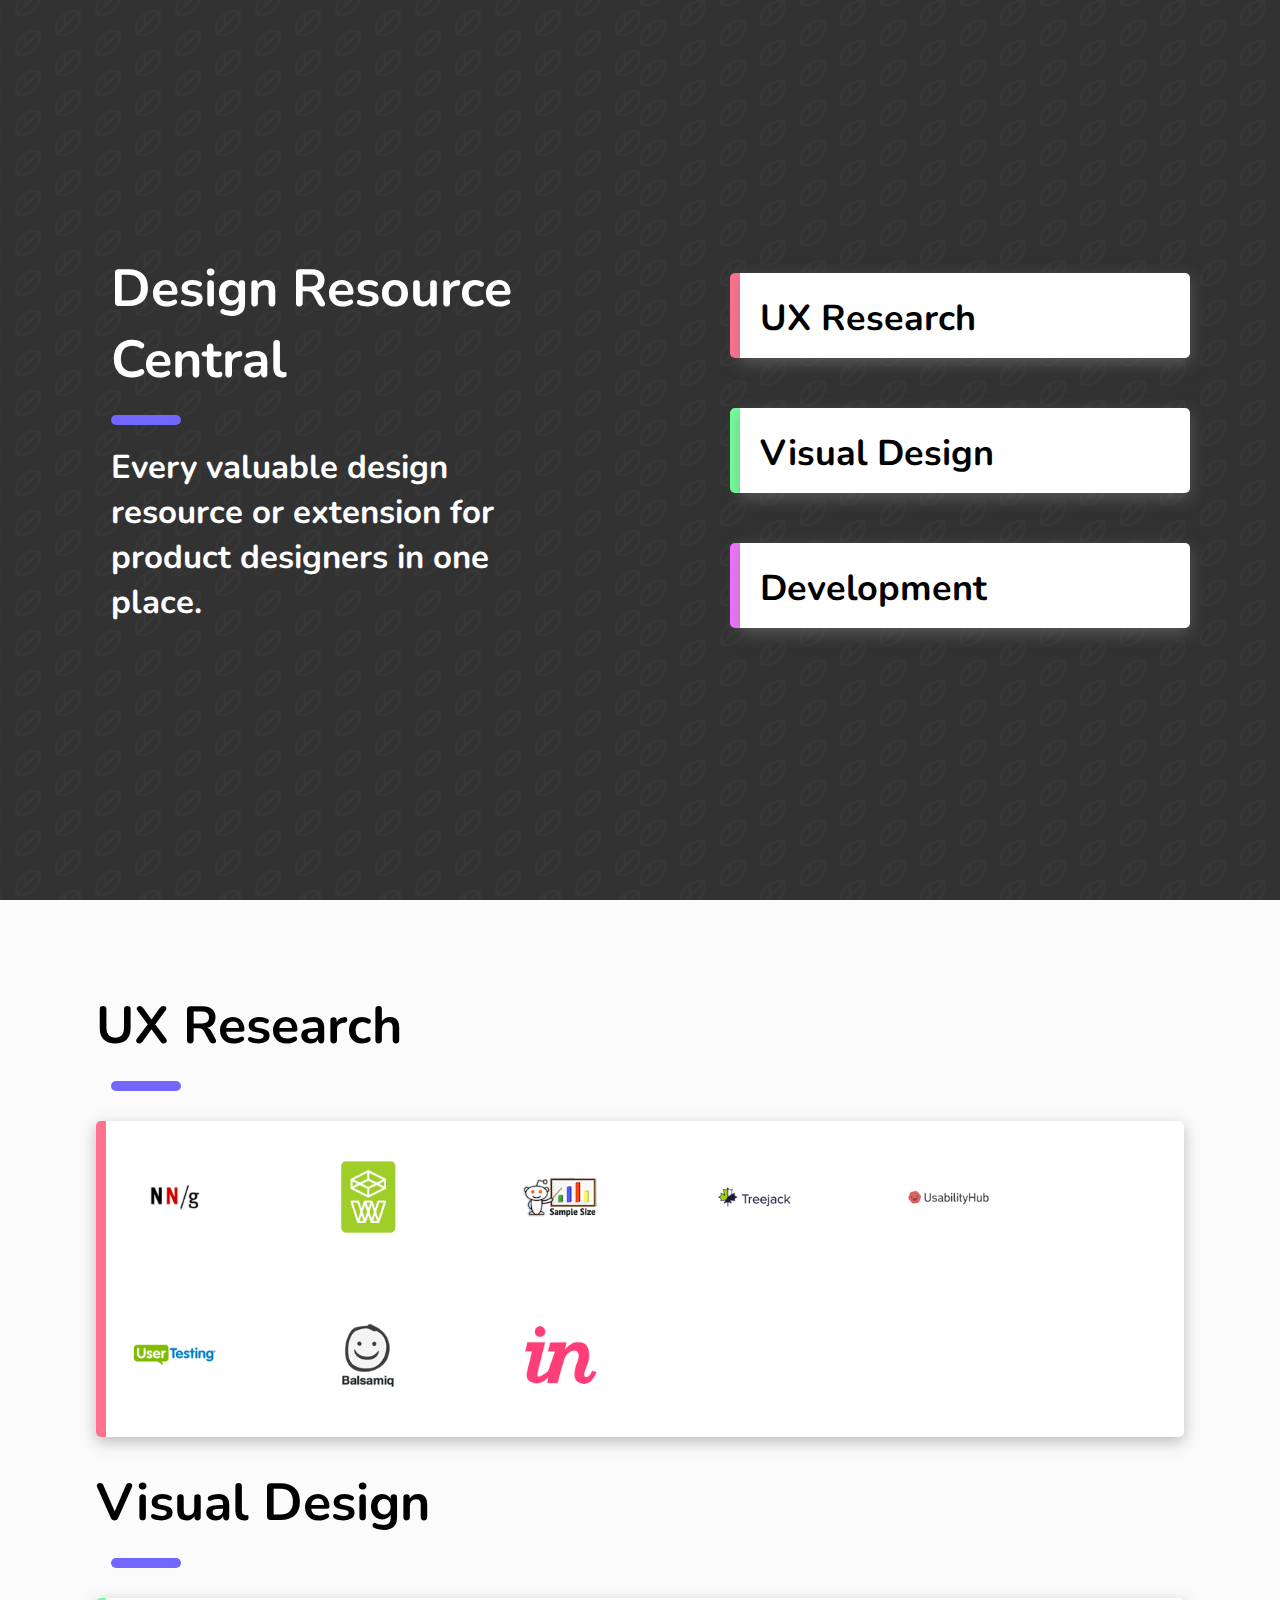
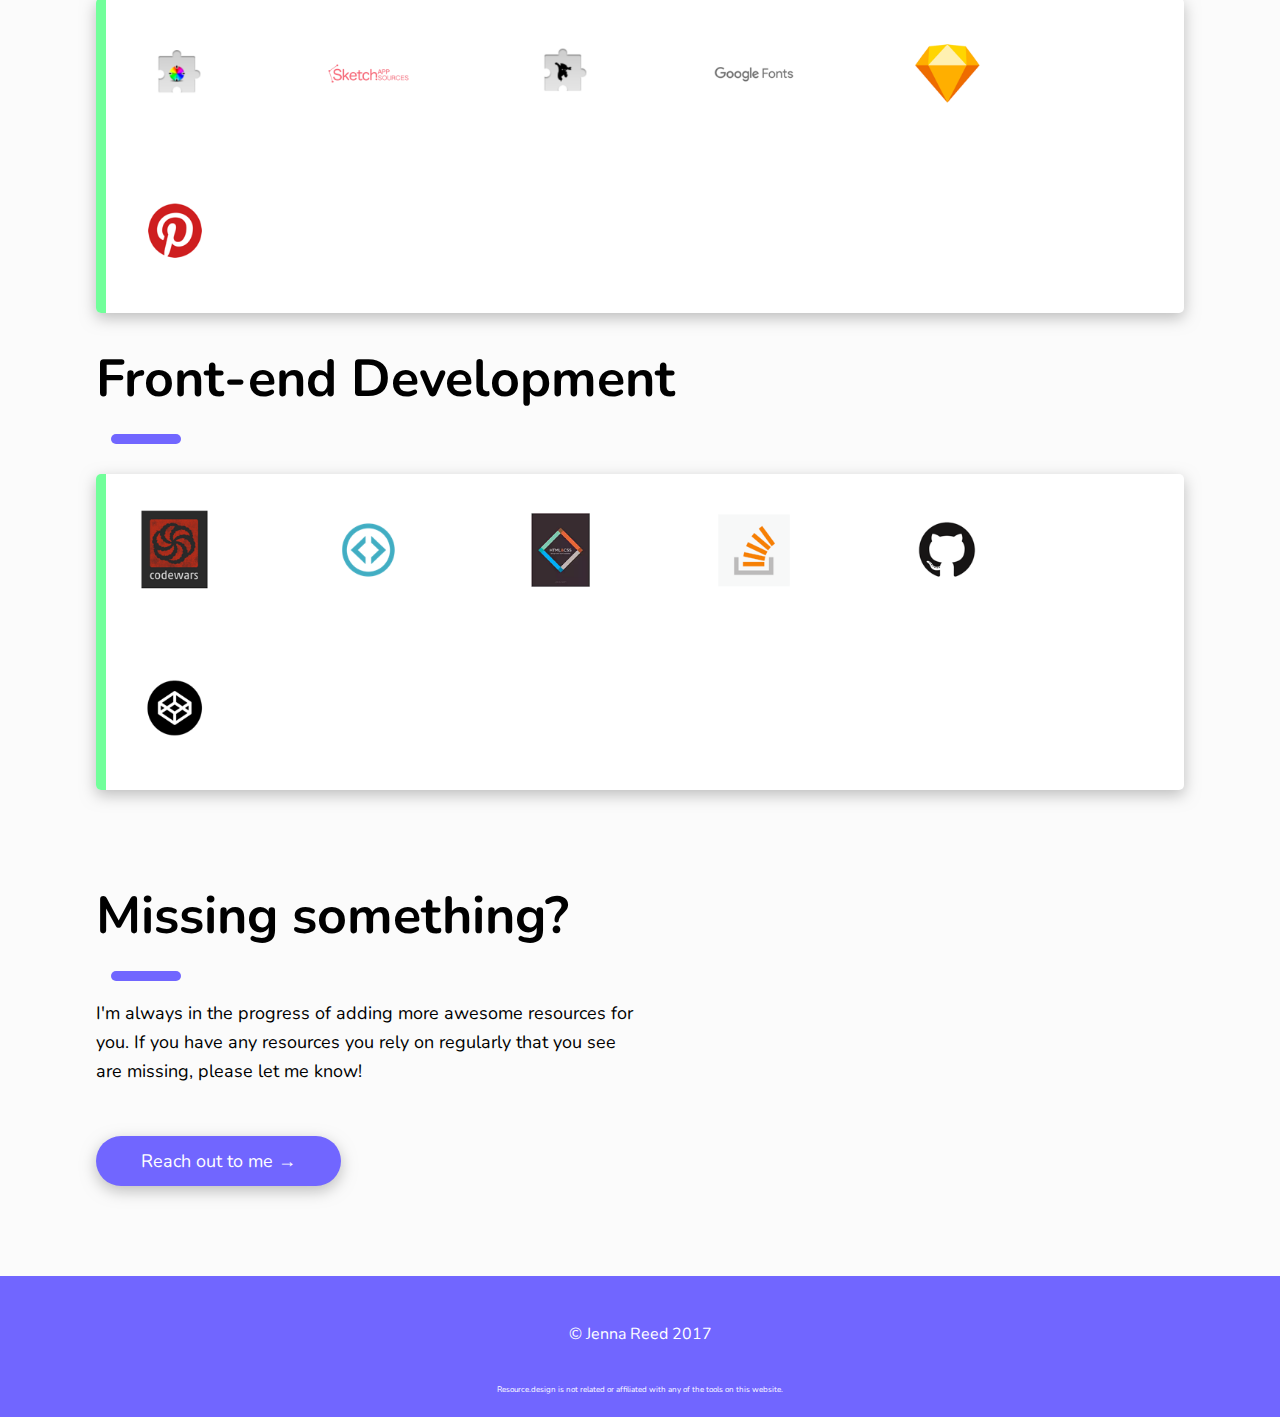
==== index.html @ 68677094 "favicon" ====
<!DOCTYPE html>
<html lang="en-us">
    <head>
        <link rel="apple-touch-icon" sizes="57x57" href="img/apple-icon-57x57.png">
<link rel="apple-touch-icon" sizes="60x60" href="img/apple-icon-60x60.png">
<link rel="apple-touch-icon" sizes="72x72" href="img/apple-icon-72x72.png">
<link rel="apple-touch-icon" sizes="76x76" href="img/apple-icon-76x76.png">
<link rel="apple-touch-icon" sizes="114x114" href="img/apple-icon-114x114.png">
<link rel="apple-touch-icon" sizes="120x120" href="img/apple-icon-120x120.png">
<link rel="apple-touch-icon" sizes="144x144" href="img/apple-icon-144x144.png">
<link rel="apple-touch-icon" sizes="152x152" href="img/apple-icon-152x152.png">
<link rel="apple-touch-icon" sizes="180x180" href="img/apple-icon-180x180.png">
<link rel="icon" type="image/png" sizes="192x192"  href="/android-icon-192x192.png">
<link rel="icon" type="image/png" sizes="32x32" href="img/favicon-32x32.png">
<link rel="icon" type="image/png" sizes="96x96" href="img/favicon-96x96.png">
<link rel="icon" type="image/png" sizes="16x16" href="img/favicon-16x16.png">
<link rel="manifest" href="/manifest.json">
<meta name="msapplication-TileColor" content="#ffffff">
<meta name="msapplication-TileImage" content="/ms-icon-144x144.png">
<meta name="theme-color" content="#ffffff">
        <meta charset="utf-8">
        <meta name="viewport" content="width=device-width, initial-scale=1.0, maximum-scale=1.0, user-scalable=0">
        <link rel="stylesheet" href="font-awesome-4.7.0/css/font-awesome.min.css">
        <link href="https://fonts.googleapis.com/css?family=Roboto" rel="stylesheet">
        <link href="https://fonts.googleapis.com/css?family=Nunito:400,700" rel="stylesheet">
        <link rel="stylesheet" href="css/style.css">
        <link rel="stylesheet" href="css/homepage.css">
        <link rel="stylesheet" href="css/footer.css">
        <link rel="stylesheet" href="css/header.css">
        <link rel="shortcut icon" type="image/png" href="logo@2x.png"/>
        <script src="https://ajax.googleapis.com/ajax/libs/jquery/3.2.1/jquery.min.js"></script>
        <title>Design Resource Central | Every resource for designers in one place </title>
        <meta name="description" content="Design resources is your one stop to finding resources for UX, visual design, and front-end development.">
     
    </head>
    <body>

        <section class="header">
            <script>
                $(function(){
                    $("#header").load("header.html");
                });
            </script>
            <div id="header"></div>
        </section>

        <section class="hero">
            <div class="hero-left">
                <div class="hero-left-content">
                    <div class="tophero">Design Resource Central</div>
                    <div class="line homepage-line"></div>
                    <div class="topherop">Every valuable design resource or extension for product designers in one place.</div>
                    <div class="hero-vp">


                    </div>

                    <br>
                </div>
            </div>
            <div class="hero-right">
                <div class="hero-right-content">
                    <div class="hero-right-nav">
                        <div class="hero-right-nav-label" id="tools-label-design"></div>
                        <div class="hero-right-nav-textbox">
                            <a id="tools-design-click-trans" href="#tools-design-click">
                                
                                <h3>UX Research</h3>
                            </a>
                        </div>
                    </div>
                    <div class="hero-right-nav">
                        <div class="hero-right-nav-label" id="tools-label-development"></div>
                        <div class="hero-right-nav-textbox">
                            <a id="tools-development-click-trans" href="#tools-development-click">
                                
                                <h3>Visual Design</h3>
                            </a>
                        </div>
                    </div>
                    <div class="hero-right-nav">
                        <div class="hero-right-nav-label" id="tools-label-miscellaneous"></div>
                        <div class="hero-right-nav-textbox">
                            <a id="tools-miscellaneous-click-trans" href="#tools-miscellaneous-click">
                                
                                <h3>Development</h3>
                            </a>
                        </div>
                    </div>
                </div>
            </div>
        </section>

        <section class="content-wrapper">
            <section class="tools new_section">
                <h2 id="tools-design-click">UX Research</h2>
                <div class="line homepage-line"></div>
                <div class="tools-design" id="tools-design">
                    <div class="tools-contentbox">
                        <div class="tools-label" id="tools-label-design"></div>
                        <!--<h4>👨‍🎨</h4>-->
                        <div class="tools-logos">
                            <a class="tools-logos-available" href="https://www.nngroup.com/articles/" target="_blank"><img src="img/nielson.png"></a>
                            <a class="tools-logos-available" href="https://www.optimalworkshop.com/optimalsort" target="_blank"> <img src="img/CS.png" alt="Optimalsort"></a>
                            <a class="tools-logos-available" href="https://www.reddit.com/r/SampleSize/" target="_blank"><img src="img/reddit.png" alt="r/Sample"></a>
                            <a class="tools-logos-available" href="https://www.optimalworkshop.com/treejack" target="_blank"><img src="img/treejack.png" alt="Treejack"</a>
                            <a class="tools-logos-available" href="https://usabilityhub.com/" target="_blank"><img src="img/usabilityhub.png" alt="Usability Hub"></a>
                            <a class="tools-logos-available" href="https://www.usertesting.com/" target="_blank"><img src="img/usertesting.png" alt="User Testing"></a>
                            <a class="tools-logos-available" href="https://balsamiq.com/" target="_blank"><img src="img/balsamiq.png" alt="Balsamiq"></a>
                            <a class="tools-logos-available" href="https://www.invisionapp.com/" target="_blank"><img src="img/invision.png" alt="Invision"></a>
                        </div>
                    </div>
                </div>

                <h2 id="tools-design-click">Visual Design</h2>
                <div class="line homepage-line"></div>

                <div class="tools-development" id="tools-development-click">

                    <div class="tools-contentbox">

                        <div class="tools-label" id="tools-label-development"></div>
                       
                        <div class="tools-logos">
                            <a class="tools-logos-available" href="https://chrome.google.com/webstore/detail/colorpick-eyedropper/ohcpnigalekghcmgcdcenkpelffpdolg?hl=en"><img src="img/chromecolor.png" alt="Chrome Color Picker"></a>
                            <a class="tools-logos-available" href="toolspage-wordpress.html"><img src="img/sketchresource.png" alt="Sketch App Resources"></a>

                            <a class="tools-logos-available" href="toolspage-wordpress.html"><img src="img/fontninja.png" alt="Fontface Ninja"></a>

                             <a class="tools-logos-available" href="toolspage-wordpress.html"><img src="img/googlefonts.png" alt="Google Fonts"></a>

                              <a class="tools-logos-available" href="toolspage-wordpress.html"><img src="img/sketch.png" alt="Sketch"></a>

                                 <a class="tools-logos-available" href="toolspage-wordpress.html"><img src="img/pinterest.png" alt="Pinterest"></a>

                           
                           
                        
                        </div>
                    </div>
                </div>
                 <h2 id="tools-design-click">Front-end Development</h2>
                <div class="line homepage-line"></div>
                <div class="tools-miscellaneous" id="tools-miscellaneous-click">
                    
                    <div class="tools-contentbox">

                        <div class="tools-label" id="tools-label-development"></div>
                       
                        <div class="tools-logos">
                            <a class="tools-logos-available" href="toolspage-sublimetext.html"><img src="img/codewars.png" alt="Chrome Color Picker"></a>
                            <a class="tools-logos-available" href="toolspage-wordpress.html"><img src="img/codeschoo.png" alt="Sketch App Resources"></a>

                            <a class="tools-logos-available" href="toolspage-wordpress.html"><img src="img/htmlbook.png" alt="Fontface Ninja"></a>

                             <a class="tools-logos-available" href="toolspage-wordpress.html"><img src="img/stackoverflow.png" alt="Google Fonts"></a>

                              <a class="tools-logos-available" href="toolspage-wordpress.html"><img src="img/github.png" alt="Sketch"></a>

                                 <a class="tools-logos-available" href="toolspage-wordpress.html"><img src="img/codepen.png" alt="Pinterest"></a>

                           
                           
                        
                        </div>
                    </div>
                </div>
            </section>

            <section class="missing-something new_section">
               
                <h2>Missing something?</h2>
                <div class="line homepage-line"></div>
                <p>I'm always in the progress of adding more awesome resources for you. If you have any resources you rely on regularly that you see are missing, please let me know!</p>
             
                <a href="https://twitter.com/JennaReedDesign" target="_blank"><button type="button">Reach out to me →</button></a>
            </section>

        </section>

       <footer>
            
            <div id="footer">
          
            <div class="footer_links">
            
                <br><a href="https://www.imjennareed.com" target="_blank" id="footer_link">© Jenna Reed 2017</a></br>
            <p id="related">Resource.design is not related or affiliated with any of the tools on this website.</p></div>
        </footer>
---- css/style.css ----
body {
    margin: 0;
    font-family: 'Nunito', sans-serif;
    background-color: #FBFBFB;
}

h1 {
    font-family: 'Nunito', sans-serif;
    font-size: 36px;
    font-weight: 700;
    color: #000000;
}


.tophero {
     font-family: 'Nunito', sans-serif;
    font-size: 52px;
    font-weight: 700;
    color: #fff;
    margin: 20px 0px 20px 0px;

}

.topherop {
     font-family: 'Nunito', sans-serif;
    font-size: 33px;
    font-weight: 700;
    color: #fff;
    margin: 20px 0px 20px 0px;
    margin-left:15px;

}




h2 {
    font-family: 'Nunito', sans-serif;
    font-size: 52px;
    font-weight: 700;
    color: #000000;
    margin: 20px 0px 20px 0px;
}

h3 {
    font-family: 'Nunito', sans-serif;
    font-size: 36px;
    font-weight: 700;
    color: #000000;
}

h4 {
    font-family: 'Nunito', sans-serif;
    font-size: 28px;
    font-weight: 700;
    color: #000000;
}

h5 {
    font-family: 'Nunito', sans-serif;
    font-size: 18px;
    font-weight: 700;
    color: #000000;
}

p {
    font-family: 'Nunito', sans-serif;
    font-size: 18px;
    line-height: 29px;
    color: #000000;
}

li {
    font-family: 'Nunito', sans-serif;
    font-size: 18px;
    line-height: 29px;
    color: #000000;
}

.fa {
    font-size: 28px;
    color: #000000;
    transition-property: all;
    transition-duration: 250ms;
    transition-timing-function: ease;
    transition-delay: initial;
}

.fa-twitter {
    margin-left: 25px;
}

.fa:hover {
    transform:scale(1.15,1.15);
    -webkit-transform:scale(1.15,1.15);
    -moz-transform:scale(1.15,1.15);
}

.new_section {
    margin-top: 90px;
    margin-bottom: 90px;
}

a {
    text-decoration: none;
}

a:hover {
    cursor: pointer;
}

.line {
    width: 70px;
    height: 10px;
    border-radius: 5px;
}

/*.line-homepage {
    background-color: #7166FF;
}*/


.content-wrapper {
    width: 85%;
    /*max-width: 1920px;*/
    max-width: 1200px;
    margin: auto;
}

button {
    height: 50px;
    font-family: 'Nunito', sans-serif;
    font-size: 18px;
    border: none;
    border-radius: 100px;
    color: #FFFFFF;
    background-color: #7166FF;
    box-shadow: 0 5px 15px 0 rgba(127,127,127,0.50);
    display: block;
    /*margin: auto;*/
    margin-top: 50px;
    margin-bottom: 50px;
    padding: 0px 45px 0px 45px;
    transition-property: all;
    transition-duration: 350ms;
    transition-timing-function: ease;
    transition-delay: initial;
}

.button {
    height: 50px;
    font-family: 'Nunito', sans-serif;
    font-size: 18px;
    border: none;
    border-radius: 100px;
    color: #FFFFFF;
    background-color: #7166FF;
    box-shadow: 0 5px 15px 0 rgba(127,127,127,0.50);
    display: block;
    /*margin: auto;*/
    margin-top: 50px;
    margin-bottom: 50px;
    padding: 0px 45px 0px 45px;
    transition-property: all;
    transition-duration: 350ms;
    transition-timing-function: ease;
    transition-delay: initial;
}

button:hover{
    transform:scale(1.03,1.03);
    -webkit-transform:scale(1.03,1.03);
    -moz-transform:scale(1.03,1.03);
    cursor: pointer;
}

.button:hover{
    transform:scale(1.03,1.03);
    -webkit-transform:scale(1.03,1.03);
    -moz-transform:scale(1.03,1.03);
    cursor: pointer;
}

@media only screen and (max-width: 1024px) {
    button {
        margin: 50px 0px 50px 0px;
    }
}

@media only screen and (max-width: 1024px) {
    .button {
        margin: 50px 0px 50px 0px;
    }
}

.missing-something {
    width: 50%;
}

@media only screen and (max-width: 1024px) {
    .missing-something {
        width: 100%;
    }
}
---- css/homepage.css ----
.homepage-line {
    background-color: #7166FF;
    margin-left:15px;
}

.hero {
    height: 100vh;
    display: flex;
}

@media only screen and (max-width: 1000px) {
    .hero {
        height: auto;
        display: block;
        background:#323232;
    }
}






.hero-left {
    width: 50vw;
    background-color: #323232;
background-image: url("data:image/svg+xml,%3Csvg xmlns='http://www.w3.org/2000/svg' viewBox='0 0 80 40' width='80' height='40'%3E%3Cpath fill='%23403e3e' fill-opacity='0.4' d='M0 40a19.96 19.96 0 0 1 5.9-14.11 20.17 20.17 0 0 1 19.44-5.2A20 20 0 0 1 20.2 40H0zM65.32.75A20.02 20.02 0 0 1 40.8 25.26 20.02 20.02 0 0 1 65.32.76zM.07 0h20.1l-.08.07A20.02 20.02 0 0 1 .75 5.25 20.08 20.08 0 0 1 .07 0zm1.94 40h2.53l4.26-4.24v-9.78A17.96 17.96 0 0 0 2 40zm5.38 0h9.8a17.98 17.98 0 0 0 6.67-16.42L7.4 40zm3.43-15.42v9.17l11.62-11.59c-3.97-.5-8.08.3-11.62 2.42zm32.86-.78A18 18 0 0 0 63.85 3.63L43.68 23.8zm7.2-19.17v9.15L62.43 2.22c-3.96-.5-8.05.3-11.57 2.4zm-3.49 2.72c-4.1 4.1-5.81 9.69-5.13 15.03l6.61-6.6V6.02c-.51.41-1 .85-1.48 1.33zM17.18 0H7.42L3.64 3.78A18 18 0 0 0 17.18 0zM2.08 0c-.01.8.04 1.58.14 2.37L4.59 0H2.07z'%3E%3C/path%3E%3C/svg%3E");
    background-position: -25px;
    display: flex;
    flex-direction: column;
    justify-content: center;
    align-items: center;
}

@media only screen and (max-width: 1000px) {
    .hero-left {
        background-color: #323232;

        width: 100%;
        justify-content: flex-start;
        margin: auto;
    }
}

.hero-left-content {
    width: 70%;
}

@media only screen and (max-width: 1000px) {
    .hero-left-content {
        width: 100%;
    }
}

.hero-left-content img {
    height: 54px;
    width: 54px;
}

.logo img {
    height: 50px;
    width: 50px;
    margin-top: 25px;
    transition-property: all;
    transition-duration: 350ms;
    transition-timing-function: ease;
    transition-delay: initial;
}

.logo img:hover {
    transform:scale(1.15,1.15);
    -webkit-transform:scale(1.15,1.15);
    -moz-transform:scale(1.15,1.15);
}

.hero-left h1 {
    margin-bottom: 20px;
}

.hero-right {
    width: 50vw;
    background-color: #323232;
background-image: url("data:image/svg+xml,%3Csvg xmlns='http://www.w3.org/2000/svg' viewBox='0 0 80 40' width='80' height='40'%3E%3Cpath fill='%23403e3e' fill-opacity='0.4' d='M0 40a19.96 19.96 0 0 1 5.9-14.11 20.17 20.17 0 0 1 19.44-5.2A20 20 0 0 1 20.2 40H0zM65.32.75A20.02 20.02 0 0 1 40.8 25.26 20.02 20.02 0 0 1 65.32.76zM.07 0h20.1l-.08.07A20.02 20.02 0 0 1 .75 5.25 20.08 20.08 0 0 1 .07 0zm1.94 40h2.53l4.26-4.24v-9.78A17.96 17.96 0 0 0 2 40zm5.38 0h9.8a17.98 17.98 0 0 0 6.67-16.42L7.4 40zm3.43-15.42v9.17l11.62-11.59c-3.97-.5-8.08.3-11.62 2.42zm32.86-.78A18 18 0 0 0 63.85 3.63L43.68 23.8zm7.2-19.17v9.15L62.43 2.22c-3.96-.5-8.05.3-11.57 2.4zm-3.49 2.72c-4.1 4.1-5.81 9.69-5.13 15.03l6.61-6.6V6.02c-.51.41-1 .85-1.48 1.33zM17.18 0H7.42L3.64 3.78A18 18 0 0 0 17.18 0zM2.08 0c-.01.8.04 1.58.14 2.37L4.59 0H2.07z'%3E%3C/path%3E%3C/svg%3E");
    display: flex;
    align-items: center;
}

@media only screen and (max-width: 1000px) {
    .hero-right {
        width: 100%;
        background-color: #323232;
background-image: url("data:image/svg+xml,%3Csvg xmlns='http://www.w3.org/2000/svg' viewBox='0 0 80 40' width='80' height='40'%3E%3Cpath fill='%23403e3e' fill-opacity='0.4' d='M0 40a19.96 19.96 0 0 1 5.9-14.11 20.17 20.17 0 0 1 19.44-5.2A20 20 0 0 1 20.2 40H0zM65.32.75A20.02 20.02 0 0 1 40.8 25.26 20.02 20.02 0 0 1 65.32.76zM.07 0h20.1l-.08.07A20.02 20.02 0 0 1 .75 5.25 20.08 20.08 0 0 1 .07 0zm1.94 40h2.53l4.26-4.24v-9.78A17.96 17.96 0 0 0 2 40zm5.38 0h9.8a17.98 17.98 0 0 0 6.67-16.42L7.4 40zm3.43-15.42v9.17l11.62-11.59c-3.97-.5-8.08.3-11.62 2.42zm32.86-.78A18 18 0 0 0 63.85 3.63L43.68 23.8zm7.2-19.17v9.15L62.43 2.22c-3.96-.5-8.05.3-11.57 2.4zm-3.49 2.72c-4.1 4.1-5.81 9.69-5.13 15.03l6.61-6.6V6.02c-.51.41-1 .85-1.48 1.33zM17.18 0H7.42L3.64 3.78A18 18 0 0 0 17.18 0zM2.08 0c-.01.8.04 1.58.14 2.37L4.59 0H2.07z'%3E%3C/path%3E%3C/svg%3E");
        justify-content: flex-start;
        margin: auto;
    }
}

.hero-right-content {
    width: 100%;
}

.hero-right-nav {
    display: flex;
    justify-content: center;
    margin: 50px 0px 50px 0px;
    transition-property: all;
    transition-duration: 350ms;
    transition-timing-function: ease;
    transition-delay: initial;
}

@media only screen and (max-width: 1000px) {
    .hero-right-nav {
        justify-content: flex-start;
        margin-left: 15px;
        margin-right: 15px;
    }
}

.hero-right-nav:hover {
    transform:scale(1.02,1.02);
    -webkit-transform:scale(1.02,1.02);
    -moz-transform:scale(1.02,1.02);
}

.hero-right-nav-textbox {
    height: 85px;
    width: 64%;
    line-height: 20px;
    background-color: #FFFFFF;
    box-shadow: 0 5px 15px 0 rgba(127,127,127,0.50);
    border-radius: 0px 5px 5px 0px;
    padding: 0px 20px 0px 20px;
}



@media only screen and (max-width: 1000px) {
    .tophero {
      color:#fff;
    }


    .hero-right-nav-textbox {
        width: 100%;
    }
}

@media only screen and (max-width: 700px) {
     .tophero {
        color: #fff;
    }

    .hero-right-nav-textbox {
        height: 70px;
    }
}

@media only screen and (max-width: 700px) {
     .tophero {
        color: #fff;
    }

    .hero h3 {
        font-size: 28px;
    }
}

.hero-right-nav-textbox a {
    display: flex;
    align-items: center;
}

.hero-right-nav-textbox a img {
    height: 36px;
    width: 36px;
    padding-bottom: 6px;
    padding-right: 6px;
}

@media only screen and (max-width: 700px) {
    .tophero {
        color: #fff;
    }

    .hero-right-nav-textbox a img {
        height: 28px;
        width: 28px;
    }
}

.hero-right-nav-label {
    height: 85px;
    width: 10px;
    min-width: 5px;
    border-radius: 5px 0px 0px 5px;
}

@media only screen and (max-width: 700px) {
    .tophero {
        color: #fff;
        margin-left:15px;
    }

    .hero-right-nav-label {
        height: 70px;
    }
}

.tools-design {
    display: flex;
    justify-content: center;
    margin: 30px 0px 30px 0px;
}

.tools-development {
    display: flex;
    justify-content: center;
    margin: 30px 0px 30px 0px;
}

.tools-miscellaneous {
    display: flex;
    justify-content: center;
    margin: 30px 0px 30px 0px;
}

.tools-contentbox {
    width: 100%;
    border-radius: 5px;
    background-color: #FFFFFF;
    box-shadow: 0 5px 15px 0 rgba(127,127,127,0.50);
    display: flex;
    align-items: center;
    position: relative;
}

.tools-label {
    height: 100%;
    width: 10px;
    border-radius: 5px 0px 0px 5px;
    position: absolute;
}

@media only screen and (min-width: 768px) {
    .tophero {
        color: #000;
    }

    .tools-label {
        min-width: 10px;
    }
}

@media only screen and (min-width: 500px) {
     .tophero {
        color: #fff;
        padding-left:15px;
    }

    .tools-label {
        min-width: 8px;
    }
}

#tools-label-design {
    background-color: #FF718E;
}

#tools-label-development {
    background-color: #71FF9A;
}
#tools-label-miscellaneous {
    background-color: #F171FF;
}

.tools h4 {
    margin-left: 15px;
}

.tools-logos {
    display: flex;
    flex-wrap: wrap;
}

.tools-logos img {
    
    width: 51%;
    margin: 30px 30px 30px 30px;
    border-radius: 5px;
    transition-property: all;
    transition-duration: 350ms;
    transition-timing-function: ease;
    transition-delay: initial;
}

@media only screen and (max-width: 1024px) {
    .tools-logos img {
        height: 120px;
        width: 120px;
    }
}

@media only screen and (max-width: 768px) {
    .tools-logos img {
        height: 110px;
        width: 110px;
        margin: 20px 20px 20px 20px;
    }


}

@media only screen and (max-width: 370px) {
    .tools-logos img {
        height: 90px;
        width: 90px;
        margin: 20px 20px 20px 20px;
    }

    
}

.tools-logos-available img:hover {
    transform:scale(1.05,1.05);
    -webkit-transform:scale(1.05,1.05);
    -moz-transform:scale(1.05,1.05);
    box-shadow: 0 5px 15px 0 rgba(127,127,127,0.50);
}

.tools-logos-unavailable {
    cursor: not-allowed;
    opacity: 0.2;
}

.custom p {
    width: 50%;
}

@media only screen and (max-width: 1023px) {
    .custom p {
        width: 100%;
    }
}

.custom-images {
    display: flex;
    margin: auto;
    margin-top: 30px;
    justify-content: space-between;
    flex-direction: row;
    flex-wrap: wrap;
}

@media only screen and (max-width: 1024px) {
    .custom-images {
        display: block;
    }
}

.custom-images img {
    width: 50%;
    height: 50%;
}

@media only screen and (max-width: 1024px) {
    .custom-images img {
        width: 100%;
    }
}
---- css/footer.css ----
footer {
    background-color: #7166FF;
    color: #FFFFFF;
    text-align: center;
    padding: 25px 0px 5px 0px;
}

footer p {
    color: #FFFFFF;
}

footer p img {
    width: 18px;
    height: 18px;
}

#related {
    font-size: 8px;
    margin-top: 30px;
}

footer .fa {
    font-size: 28px;
    color: #FFFFFF;
}

footer a {
    color: #FFFFFF;
}

/*footer a:hover {
    opacity: 0.5;
}*/

#footer_link:hover {
    opacity: 0.5;
}
---- css/header.css ----
.header {
    position: absolute;
    width: 100%;
    z-index: 1;
}

.headerbar {
    display: flex;
    padding: 20px 0px 10px 20px;
}

.headerbar img {
    width: 50px;
    height: 50px;
    transition-property: all;
    transition-duration: 350ms;
    transition-timing-function: ease;
    transition-delay: initial;
}

.headerbar img:hover {
    transform:scale(1.1,1.1);
    -webkit-transform:scale(1.1,1.1);
    -moz-transform:scale(1.1,1.1);
}

.header-button {
    height: 30px;
    font-size: 12px;
    margin: 0px;
    padding: 0px 20px 0px 20px;
    display: block;
    margin-left: auto;
    margin-right: 0px;
}
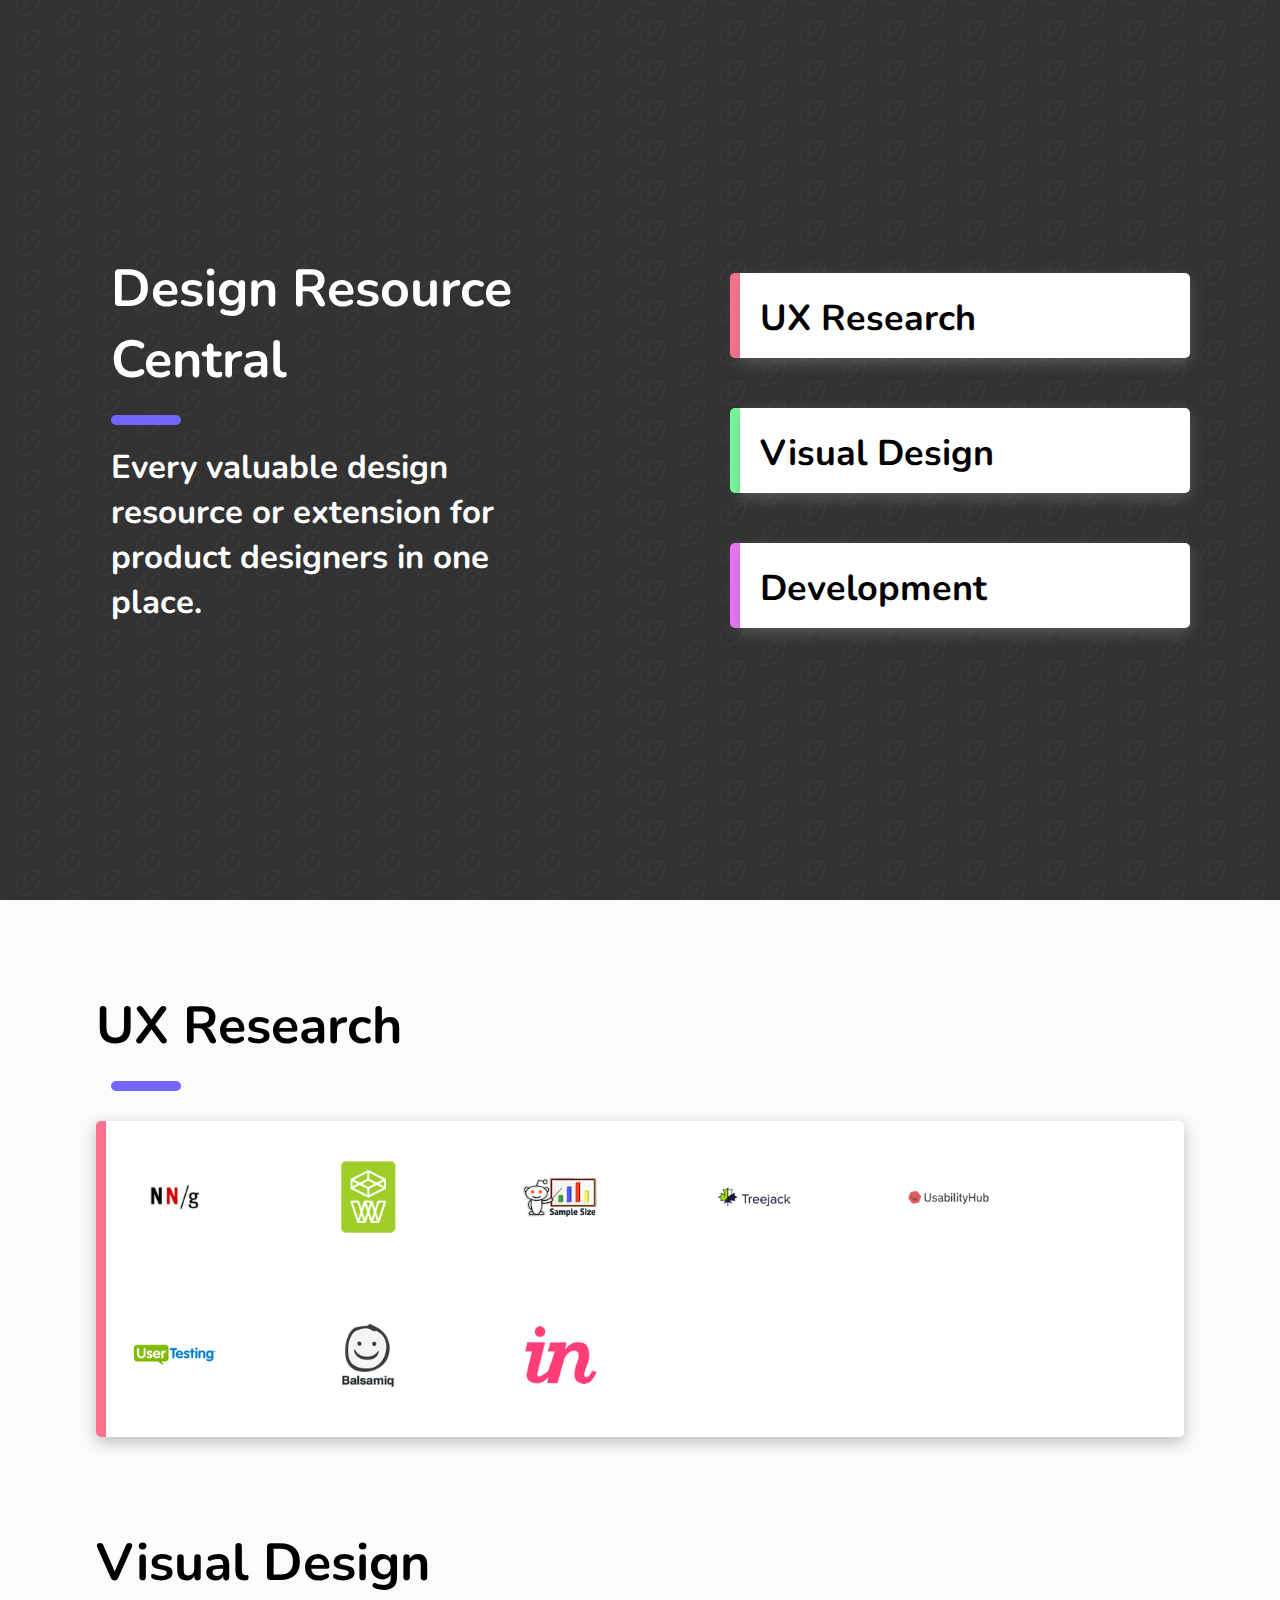
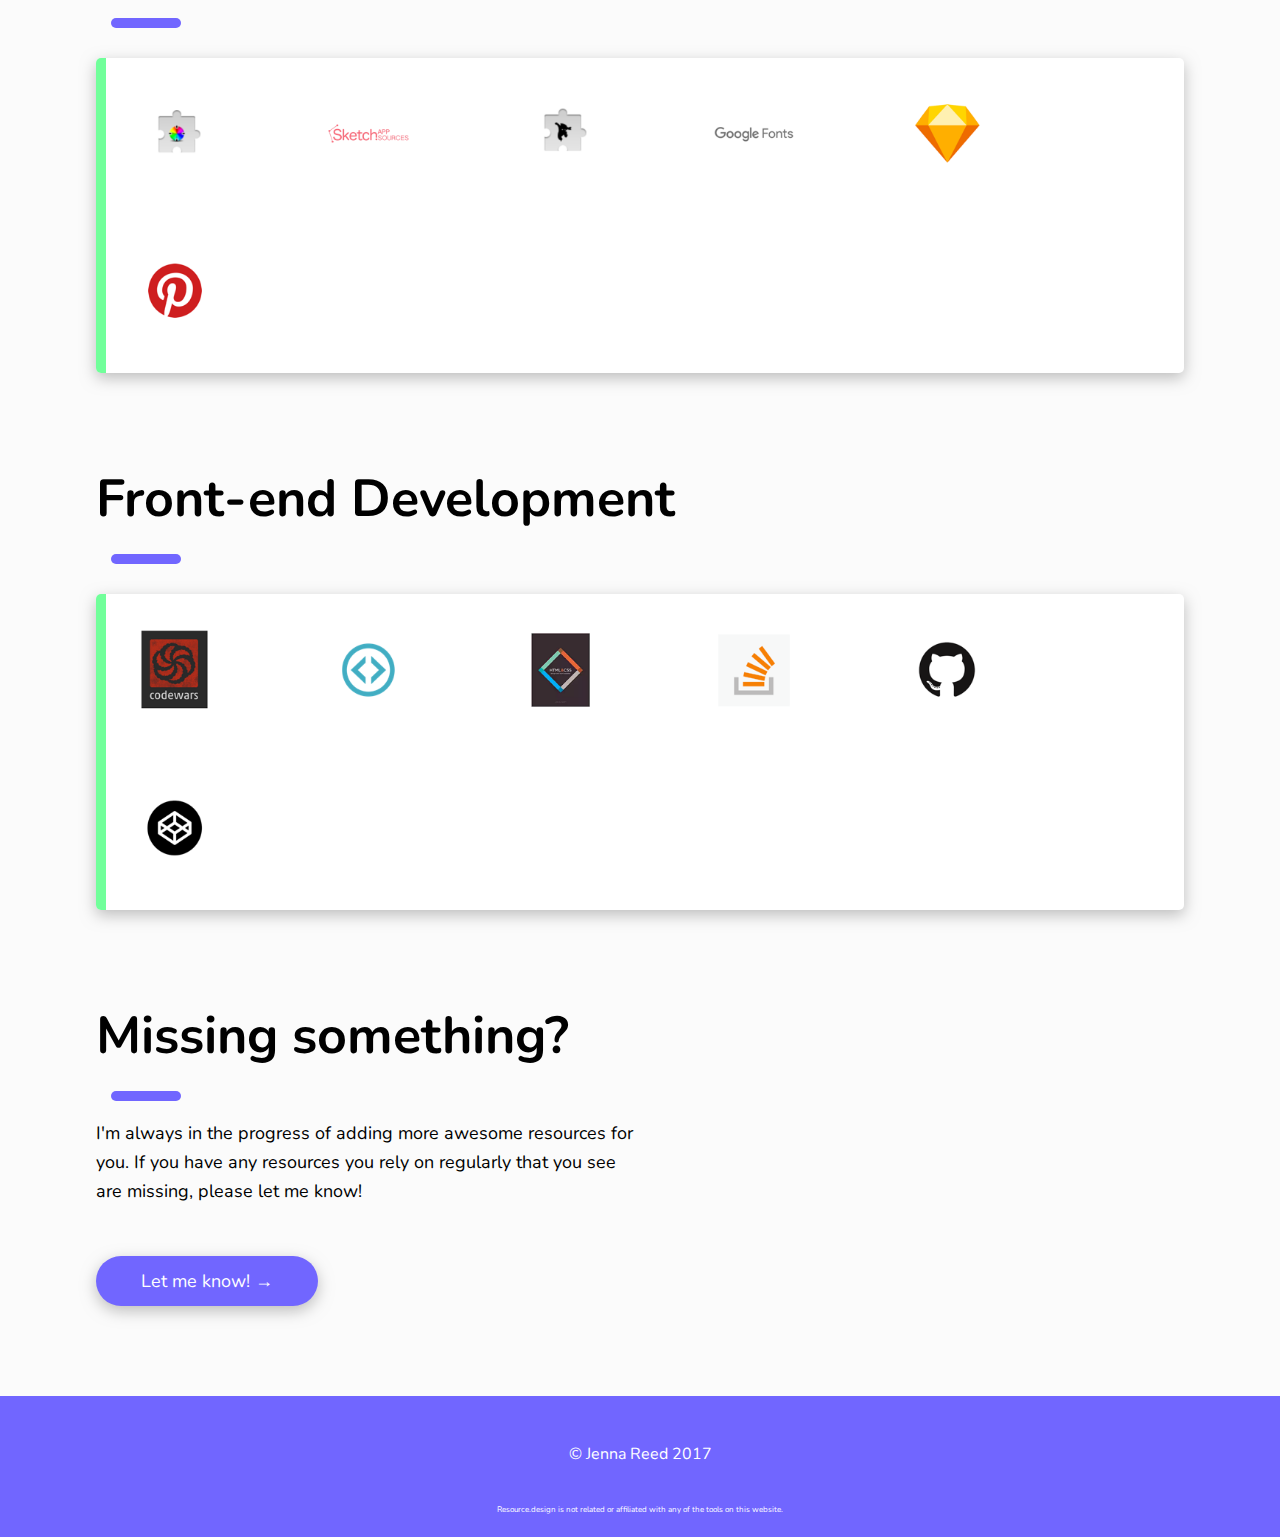
==== commit d65ebff5: "scroll" ====
--- a/index.html
+++ b/index.html
@@ -36,6 +36,7 @@
     </head>
     <body>
 
+
         <section class="header">
             <script>
                 $(function(){
@@ -64,7 +65,7 @@
                     <div class="hero-right-nav">
                         <div class="hero-right-nav-label" id="tools-label-design"></div>
                         <div class="hero-right-nav-textbox">
-                            <a id="tools-design-click-trans" href="#tools-design-click">
+                        <a id="tools-design-click-trans" href="#tools-design-click">
                                 
                                 <h3>UX Research</h3>
                             </a>
@@ -73,7 +74,7 @@
                     <div class="hero-right-nav">
                         <div class="hero-right-nav-label" id="tools-label-development"></div>
                         <div class="hero-right-nav-textbox">
-                            <a id="tools-development-click-trans" href="#tools-development-click">
+                        <a id="tools-development-click-trans" href="#tools-development-click">
                                 
                                 <h3>Visual Design</h3>
                             </a>
@@ -82,7 +83,7 @@
                     <div class="hero-right-nav">
                         <div class="hero-right-nav-label" id="tools-label-miscellaneous"></div>
                         <div class="hero-right-nav-textbox">
-                            <a id="tools-miscellaneous-click-trans" href="#tools-miscellaneous-click">
+                        <a id="tools-miscellaneous-click-trans" href="#tools-miscellaneous-click">
                                 
                                 <h3>Development</h3>
                             </a>
@@ -94,13 +95,13 @@
 
         <section class="content-wrapper">
             <section class="tools new_section">
-                <h2 id="tools-design-click">UX Research</h2>
-                <div class="line homepage-line"></div>
-                <div class="tools-design" id="tools-design">
-                    <div class="tools-contentbox">
-                        <div class="tools-label" id="tools-label-design"></div>
+            <h2 id="tools-design-click">UX Research</h2>
+            <div class="line homepage-line"></div>
+            <div class="tools-design" id="tools-design">
+            <div class="tools-contentbox">
+            <div class="tools-label" id="tools-label-design"></div>
                         <!--<h4>👨‍🎨</h4>-->
-                        <div class="tools-logos">
+                <div class="tools-logos">
                             <a class="tools-logos-available" href="https://www.nngroup.com/articles/" target="_blank"><img src="img/nielson.png"></a>
                             <a class="tools-logos-available" href="https://www.optimalworkshop.com/optimalsort" target="_blank"> <img src="img/CS.png" alt="Optimalsort"></a>
                             <a class="tools-logos-available" href="https://www.reddit.com/r/SampleSize/" target="_blank"><img src="img/reddit.png" alt="r/Sample"></a>
@@ -112,27 +113,31 @@
                         </div>
                     </div>
                 </div>
-
-                <h2 id="tools-design-click">Visual Design</h2>
+            </a>
+        </div>
+    </div>
+</div>
+</section>
+
+                <section class="tools new_section">
+                <h2 class="tools-development-click" id="tools-development-click"">Visual Design</h2>
                 <div class="line homepage-line"></div>
-
                 <div class="tools-development" id="tools-development-click">
-
-                    <div class="tools-contentbox">
+                <div class="tools-contentbox">
 
                         <div class="tools-label" id="tools-label-development"></div>
                        
                         <div class="tools-logos">
                             <a class="tools-logos-available" href="https://chrome.google.com/webstore/detail/colorpick-eyedropper/ohcpnigalekghcmgcdcenkpelffpdolg?hl=en"><img src="img/chromecolor.png" alt="Chrome Color Picker"></a>
-                            <a class="tools-logos-available" href="toolspage-wordpress.html"><img src="img/sketchresource.png" alt="Sketch App Resources"></a>
-
-                            <a class="tools-logos-available" href="toolspage-wordpress.html"><img src="img/fontninja.png" alt="Fontface Ninja"></a>
-
-                             <a class="tools-logos-available" href="toolspage-wordpress.html"><img src="img/googlefonts.png" alt="Google Fonts"></a>
-
-                              <a class="tools-logos-available" href="toolspage-wordpress.html"><img src="img/sketch.png" alt="Sketch"></a>
-
-                                 <a class="tools-logos-available" href="toolspage-wordpress.html"><img src="img/pinterest.png" alt="Pinterest"></a>
+                            <a class="tools-logos-available" href="https://www.sketchappsources.com/" target="_blank"><img src="img/sketchresource.png" alt="Sketch App Resources"></a>
+
+                            <a class="tools-logos-available" href="https://fontface.ninja/" target="_blank"><img src="img/fontninja.png" target="_blank" alt="Fontface Ninja"></a>
+
+                             <a class="tools-logos-available" href="https://fonts.google.com/" target="_blank"><img src="img/googlefonts.png" alt="Google Fonts"></a>
+
+                              <a class="tools-logos-available" href="https://www.sketchapp.com/"><img src="img/sketch.png" alt="Sketch"></a>
+
+                            <a class="tools-logos-available" href="https://www.pinterest.com/" target="_blank" ><img src="img/pinterest.png" alt="Pinterest"></a>
 
                            
                            
@@ -140,7 +145,11 @@
                         </div>
                     </div>
                 </div>
-                 <h2 id="tools-design-click">Front-end Development</h2>
+            </section>
+
+            <section class="tools new_section">
+
+                 <h2 class="tools-design-click" id="tools-miscellaneous-click">Front-end Development</h2>
                 <div class="line homepage-line"></div>
                 <div class="tools-miscellaneous" id="tools-miscellaneous-click">
                     
@@ -149,16 +158,16 @@
                         <div class="tools-label" id="tools-label-development"></div>
                        
                         <div class="tools-logos">
-                            <a class="tools-logos-available" href="toolspage-sublimetext.html"><img src="img/codewars.png" alt="Chrome Color Picker"></a>
-                            <a class="tools-logos-available" href="toolspage-wordpress.html"><img src="img/codeschoo.png" alt="Sketch App Resources"></a>
-
-                            <a class="tools-logos-available" href="toolspage-wordpress.html"><img src="img/htmlbook.png" alt="Fontface Ninja"></a>
-
-                             <a class="tools-logos-available" href="toolspage-wordpress.html"><img src="img/stackoverflow.png" alt="Google Fonts"></a>
-
-                              <a class="tools-logos-available" href="toolspage-wordpress.html"><img src="img/github.png" alt="Sketch"></a>
-
-                                 <a class="tools-logos-available" href="toolspage-wordpress.html"><img src="img/codepen.png" alt="Pinterest"></a>
+                            <a class="tools-logos-available" href="https://www.codewars.com/"><img src="img/codewars.png" alt="Chrome Color Picker"></a>
+                            <a class="tools-logos-available" href="https://www.codeschool.com/" target="_blank"><img src="img/codeschoo.png" alt="Sketch App Resources"></a>
+
+                            <a class="tools-logos-available" href="https://www.amazon.com/HTML-CSS-Design-Build-Websites/dp/1118008189" target="_blank"><img src="img/htmlbook.png" alt="HTML book"></a>
+
+                             <a class="tools-logos-available" href="https://stackoverflow.com/" target="_blank"><img src="img/stackoverflow.png" alt="Stack Overflow"></a>
+
+                              <a class="tools-logos-available" href="https://github.com/" target="_blank"><img src="img/github.png" alt="Github"></a>
+
+                                 <a class="tools-logos-available" href="https://codepen.io/" target="_blank"><img src="img/codepen.png" alt="Code Pen"></a>
 
                            
                            
@@ -174,7 +183,7 @@
                 <div class="line homepage-line"></div>
                 <p>I'm always in the progress of adding more awesome resources for you. If you have any resources you rely on regularly that you see are missing, please let me know!</p>
              
-                <a href="https://twitter.com/JennaReedDesign" target="_blank"><button type="button">Reach out to me →</button></a>
+                <a href="https://twitter.com/JennaReedDesign" target="_blank"><button type="button">Let me know! →</button></a>
             </section>
 
         </section>
@@ -188,4 +197,15 @@
                 <br><a href="https://www.imjennareed.com" target="_blank" id="footer_link">© Jenna Reed 2017</a></br>
             <p id="related">Resource.design is not related or affiliated with any of the tools on this website.</p></div>
         </footer>
+    </div>
+</footer>
+</a>
+</div>
+</div>
+</div>
+</section>
+</section>
+</body>
+<script src="js/nav-trans.js"></script>
+</html>
     
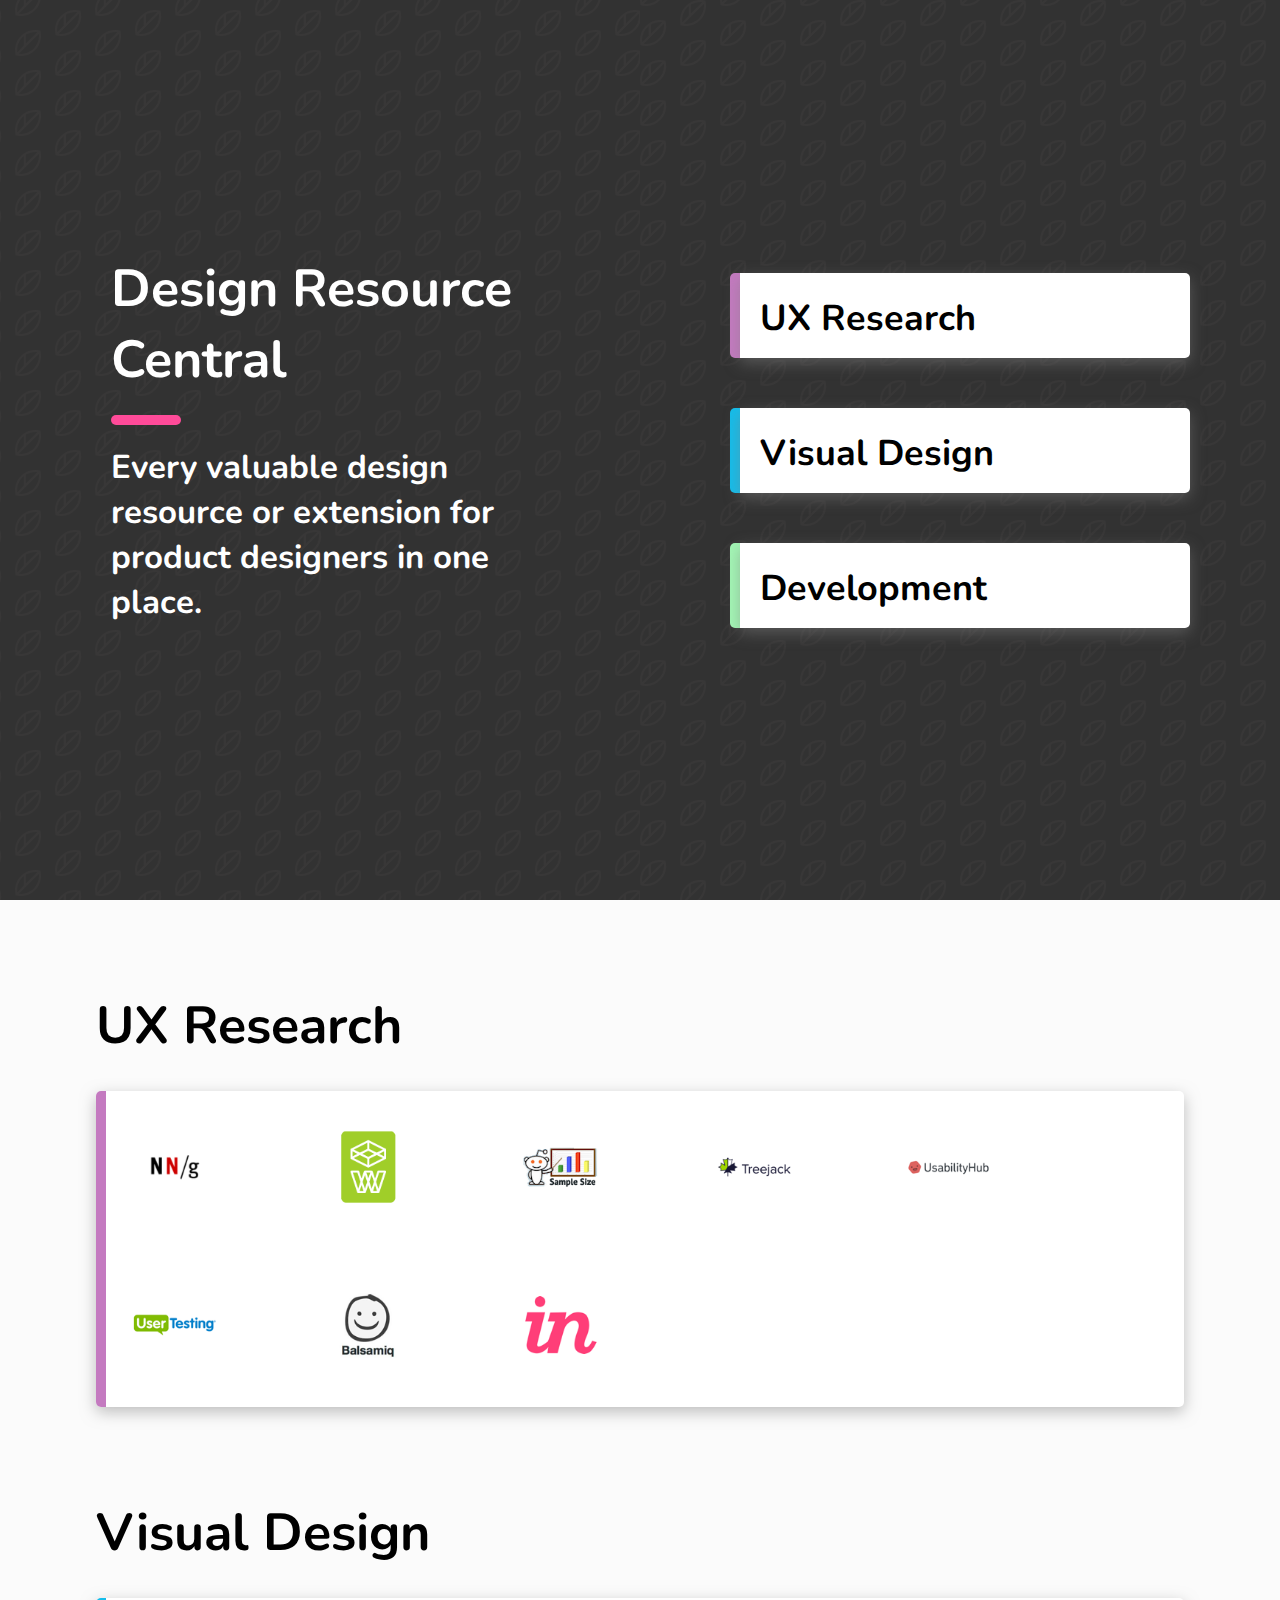
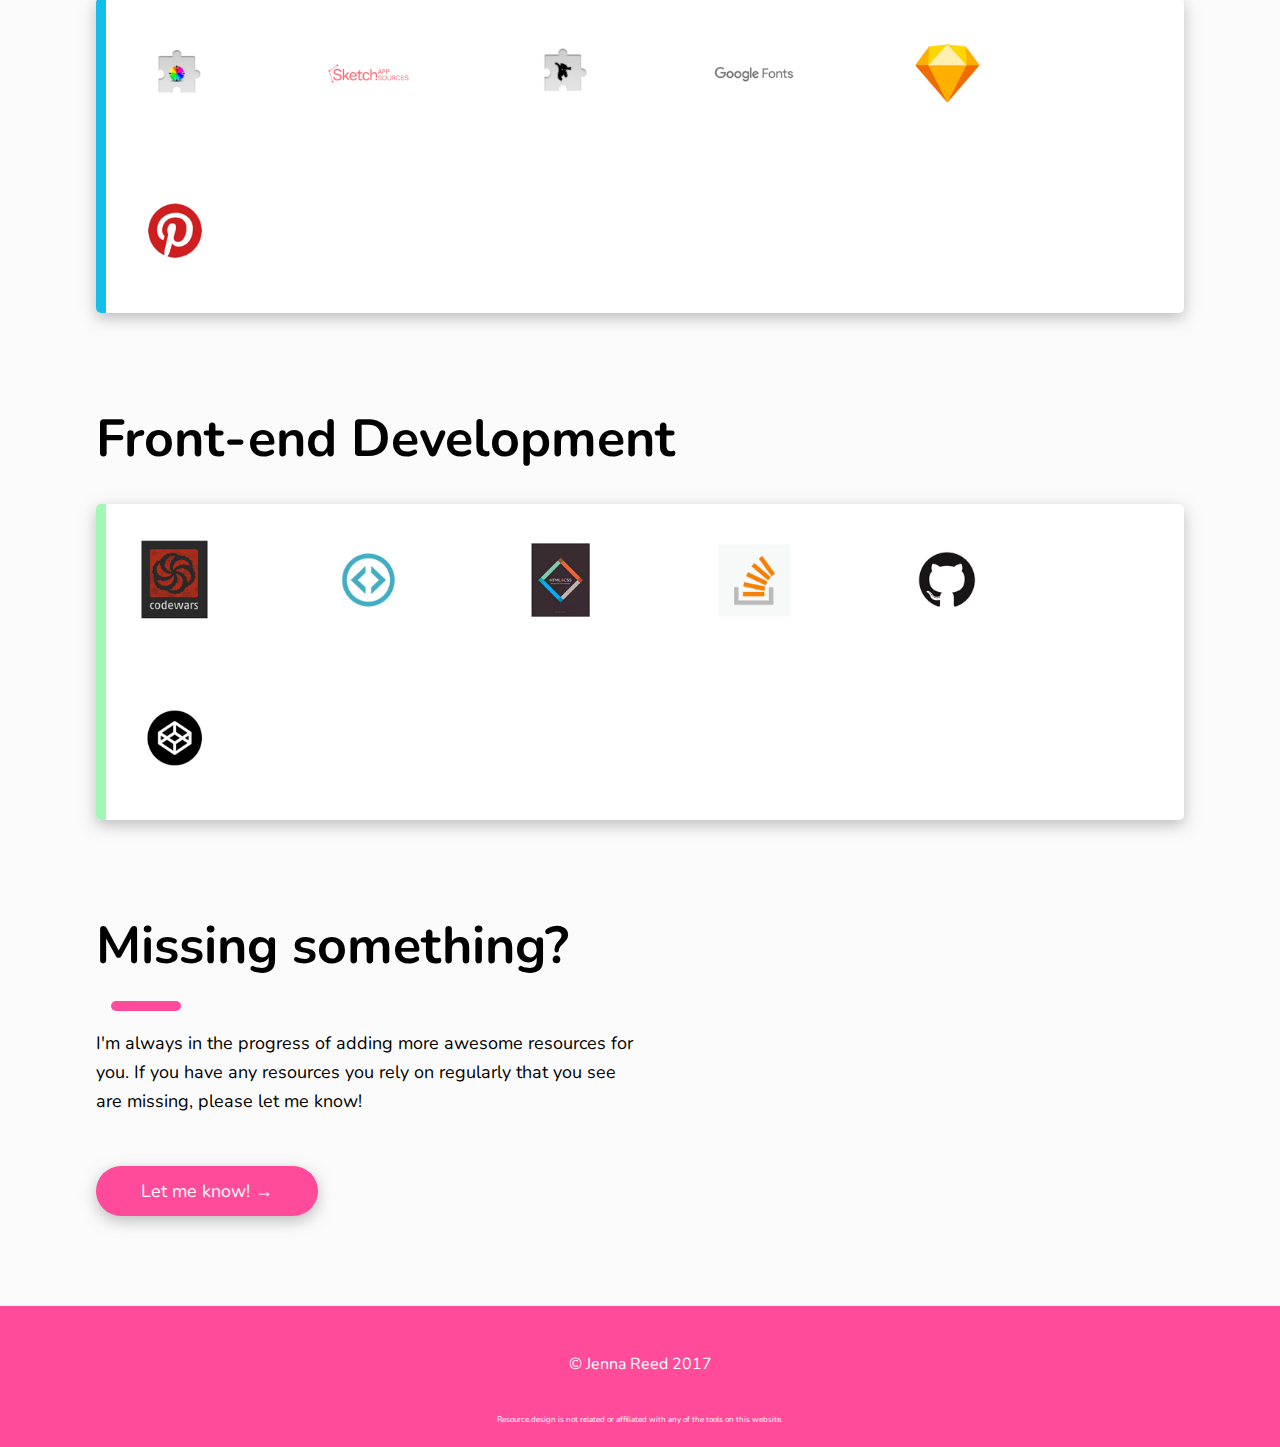
==== commit 0281480f: "updates" ====
--- a/index.html
+++ b/index.html
@@ -96,7 +96,7 @@
         <section class="content-wrapper">
             <section class="tools new_section">
             <h2 id="tools-design-click">UX Research</h2>
-            <div class="line homepage-line"></div>
+          
             <div class="tools-design" id="tools-design">
             <div class="tools-contentbox">
             <div class="tools-label" id="tools-label-design"></div>
@@ -121,7 +121,7 @@
 
                 <section class="tools new_section">
                 <h2 class="tools-development-click" id="tools-development-click"">Visual Design</h2>
-                <div class="line homepage-line"></div>
+      
                 <div class="tools-development" id="tools-development-click">
                 <div class="tools-contentbox">
 
@@ -150,12 +150,12 @@
             <section class="tools new_section">
 
                  <h2 class="tools-design-click" id="tools-miscellaneous-click">Front-end Development</h2>
-                <div class="line homepage-line"></div>
+                
                 <div class="tools-miscellaneous" id="tools-miscellaneous-click">
                     
                     <div class="tools-contentbox">
 
-                        <div class="tools-label" id="tools-label-development"></div>
+                        <div class="tools-label" id="tools-label-miscellaneous"></div>
                        
                         <div class="tools-logos">
                             <a class="tools-logos-available" href="https://www.codewars.com/"><img src="img/codewars.png" alt="Chrome Color Picker"></a>
--- a/css/style.css
+++ b/css/style.css
@@ -128,6 +128,26 @@
 }
 
 button {
+    height: 50px;
+    font-family: 'Nunito', sans-serif;
+    font-size: 18px;
+    border: none;
+    border-radius: 100px;
+    color: #FFFFFF;
+    background-color: #FF4B99;
+    box-shadow: 0 5px 15px 0 rgba(127,127,127,0.50);
+    display: block;
+    /*margin: auto;*/
+    margin-top: 50px;
+    margin-bottom: 50px;
+    padding: 0px 45px 0px 45px;
+    transition-property: all;
+    transition-duration: 350ms;
+    transition-timing-function: ease;
+    transition-delay: initial;
+}
+
+.button {
     height: 50px;
     font-family: 'Nunito', sans-serif;
     font-size: 18px;
@@ -147,26 +167,6 @@
     transition-delay: initial;
 }
 
-.button {
-    height: 50px;
-    font-family: 'Nunito', sans-serif;
-    font-size: 18px;
-    border: none;
-    border-radius: 100px;
-    color: #FFFFFF;
-    background-color: #7166FF;
-    box-shadow: 0 5px 15px 0 rgba(127,127,127,0.50);
-    display: block;
-    /*margin: auto;*/
-    margin-top: 50px;
-    margin-bottom: 50px;
-    padding: 0px 45px 0px 45px;
-    transition-property: all;
-    transition-duration: 350ms;
-    transition-timing-function: ease;
-    transition-delay: initial;
-}
-
 button:hover{
     transform:scale(1.03,1.03);
     -webkit-transform:scale(1.03,1.03);
--- a/css/homepage.css
+++ b/css/homepage.css
@@ -3,7 +3,7 @@
 
 
 .homepage-line {
-    background-color: #7166FF;
+    background-color: #FF4B99;
     margin-left:15px;
 }
 
@@ -268,14 +268,14 @@
 }
 
 #tools-label-design {
-    background-color: #FF718E;
+    background-color: #C47AC0;
 }
 
 #tools-label-development {
-    background-color: #71FF9A;
+    background-color: #14BDEB;
 }
 #tools-label-miscellaneous {
-    background-color: #F171FF;
+    background-color: #A3F7B5;
 }
 
 .tools h4 {
--- a/css/footer.css
+++ b/css/footer.css
@@ -1,5 +1,5 @@
 footer {
-    background-color: #7166FF;
+    background-color: #FF4B99;
     color: #FFFFFF;
     text-align: center;
     padding: 25px 0px 5px 0px;
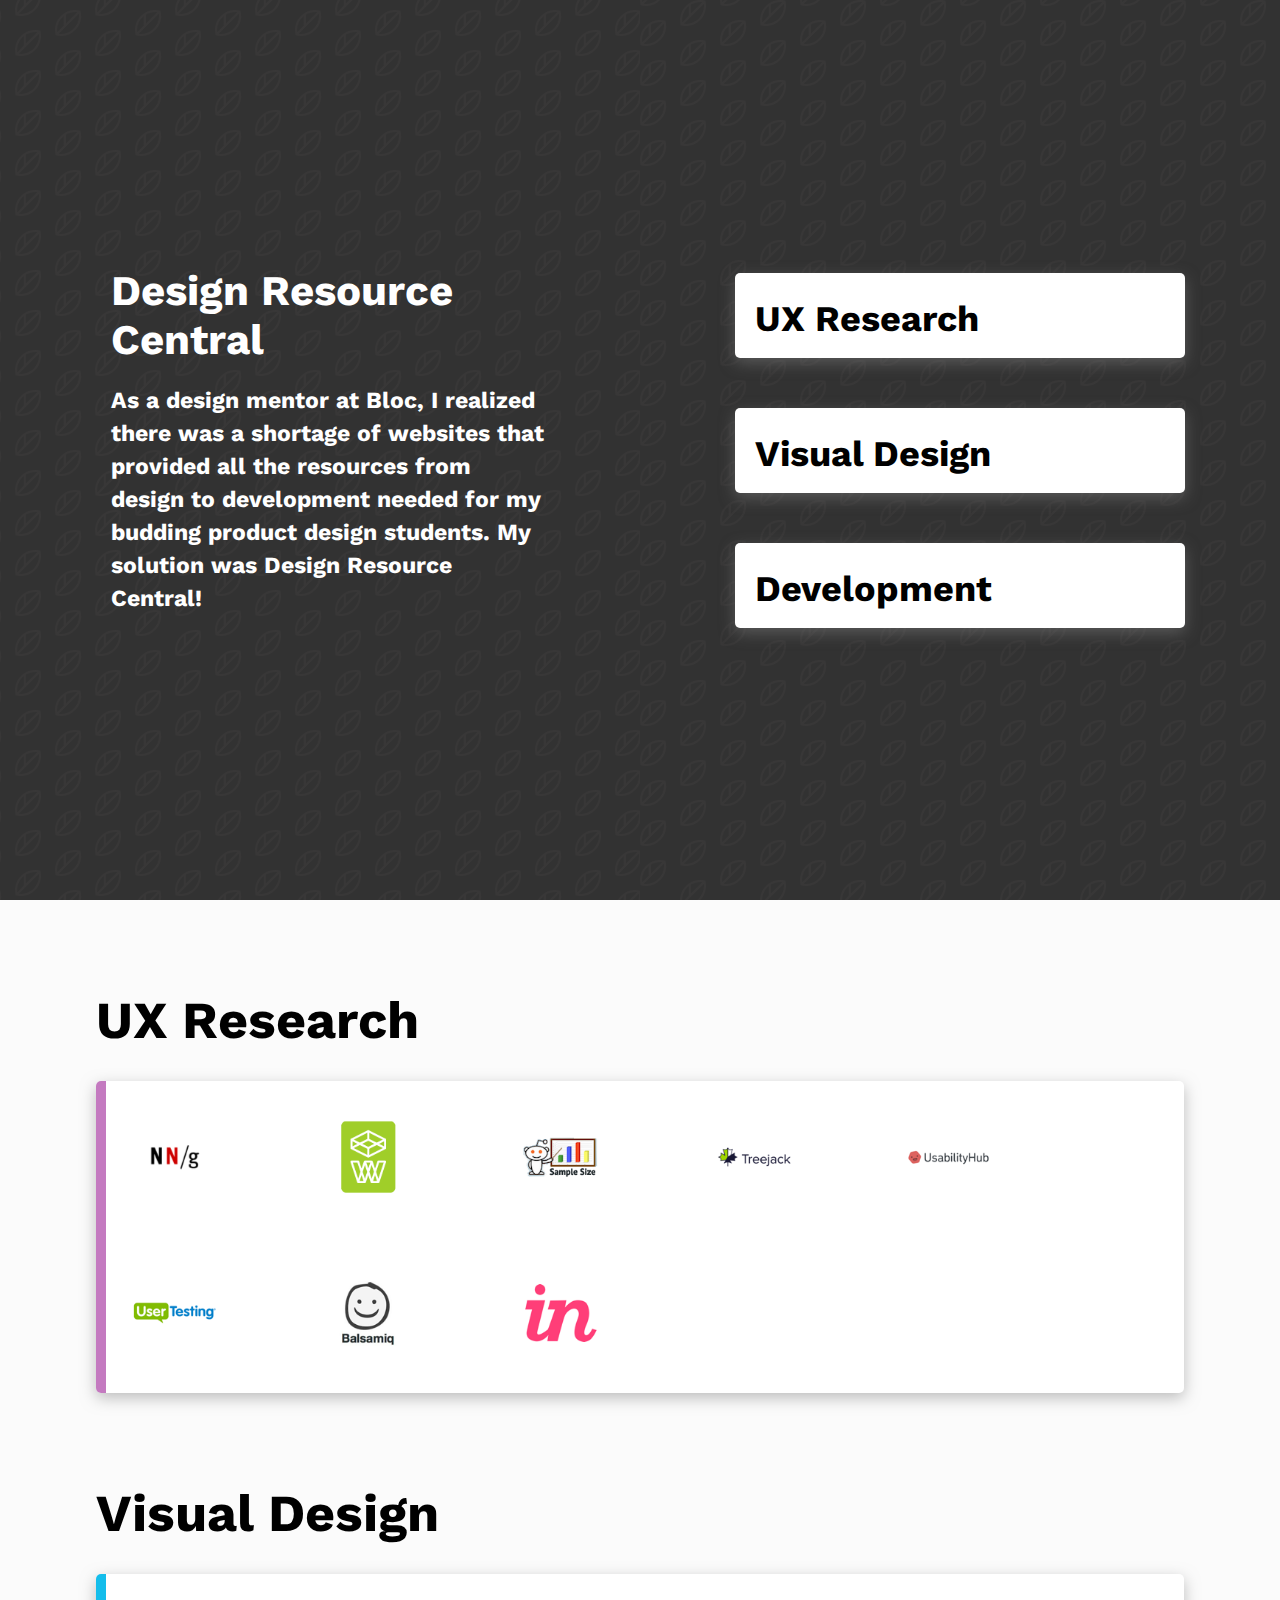
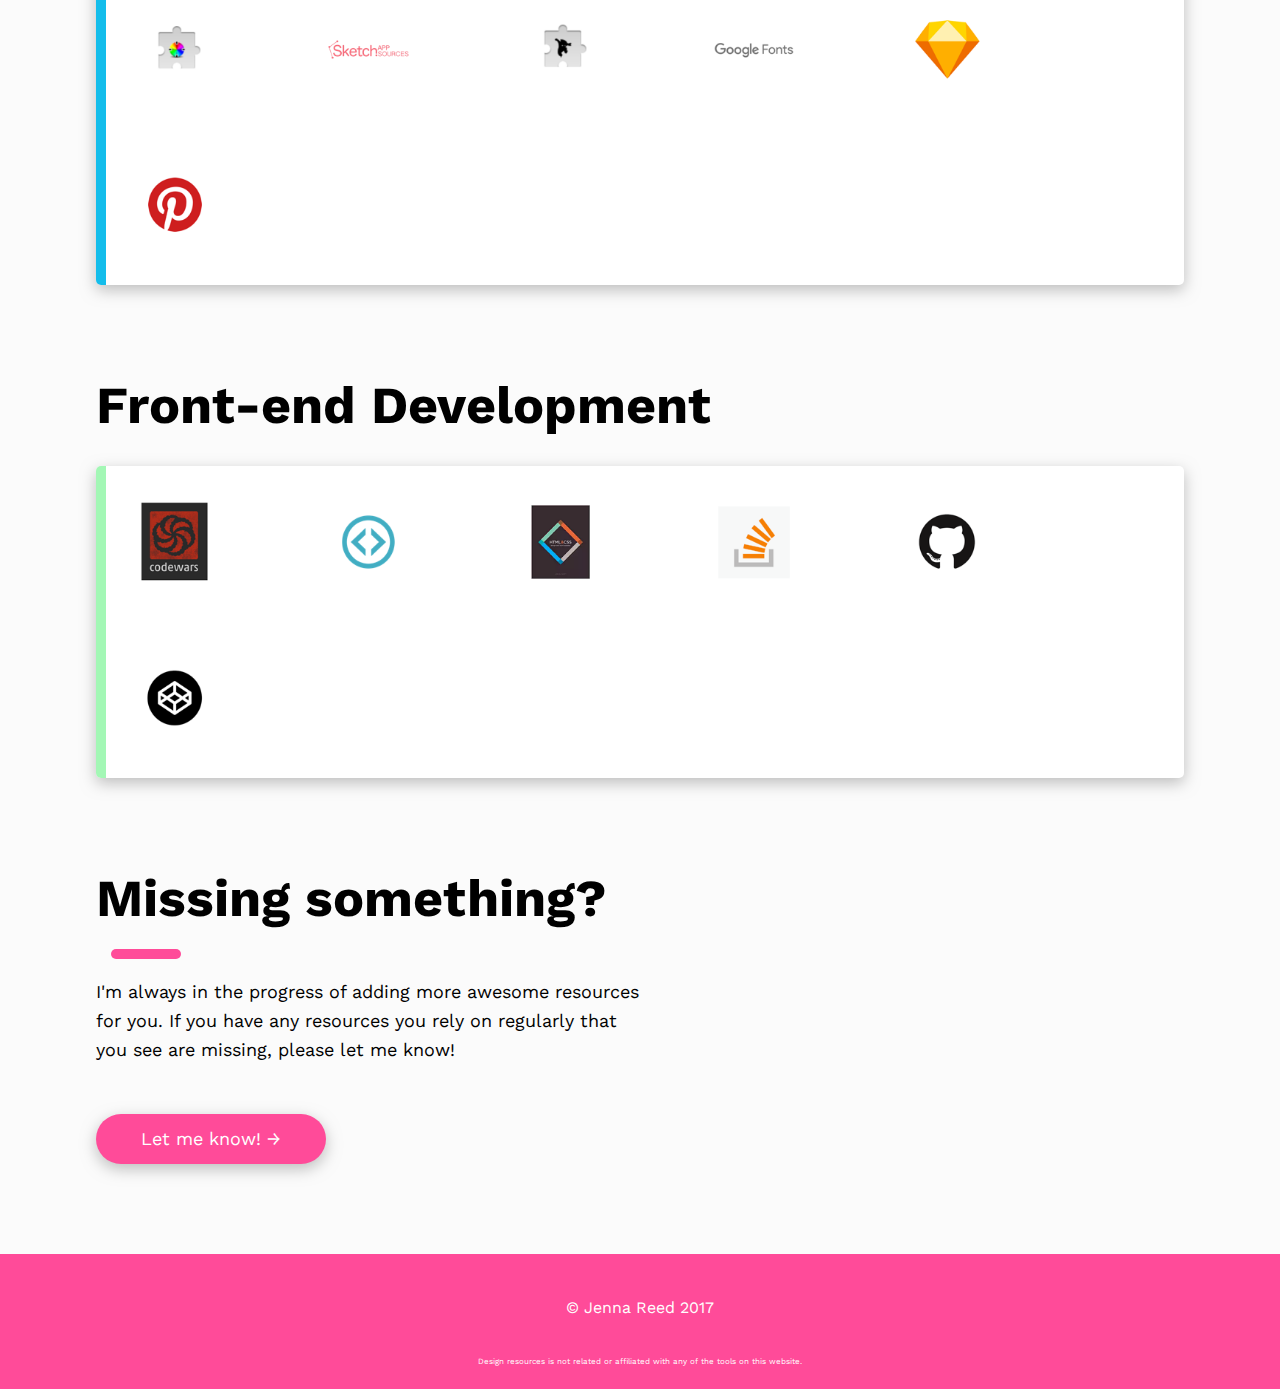
==== commit d9bc57d3: "updates" ====
--- a/index.html
+++ b/index.html
@@ -23,7 +23,7 @@
         <meta name="viewport" content="width=device-width, initial-scale=1.0, maximum-scale=1.0, user-scalable=0">
         <link rel="stylesheet" href="font-awesome-4.7.0/css/font-awesome.min.css">
         <link href="https://fonts.googleapis.com/css?family=Roboto" rel="stylesheet">
-        <link href="https://fonts.googleapis.com/css?family=Nunito:400,700" rel="stylesheet">
+<link href="https://fonts.googleapis.com/css?family=Source+Sans+Pro|Work+Sans" rel="stylesheet">
         <link rel="stylesheet" href="css/style.css">
         <link rel="stylesheet" href="css/homepage.css">
         <link rel="stylesheet" href="css/footer.css">
@@ -35,6 +35,7 @@
      
     </head>
     <body>
+        
 
 
         <section class="header">
@@ -50,8 +51,8 @@
             <div class="hero-left">
                 <div class="hero-left-content">
                     <div class="tophero">Design Resource Central</div>
-                    <div class="line homepage-line"></div>
-                    <div class="topherop">Every valuable design resource or extension for product designers in one place.</div>
+                    
+                    <div class="topherop">As a design mentor at Bloc, I realized there was a shortage of websites that provided all the resources from design to development needed for my budding product design students. My solution was Design Resource Central! </div>
                     <div class="hero-vp">
 
 
@@ -63,7 +64,7 @@
             <div class="hero-right">
                 <div class="hero-right-content">
                     <div class="hero-right-nav">
-                        <div class="hero-right-nav-label" id="tools-label-design"></div>
+                       
                         <div class="hero-right-nav-textbox">
                         <a id="tools-design-click-trans" href="#tools-design-click">
                                 
@@ -72,7 +73,7 @@
                         </div>
                     </div>
                     <div class="hero-right-nav">
-                        <div class="hero-right-nav-label" id="tools-label-development"></div>
+                        
                         <div class="hero-right-nav-textbox">
                         <a id="tools-development-click-trans" href="#tools-development-click">
                                 
@@ -81,7 +82,7 @@
                         </div>
                     </div>
                     <div class="hero-right-nav">
-                        <div class="hero-right-nav-label" id="tools-label-miscellaneous"></div>
+                       
                         <div class="hero-right-nav-textbox">
                         <a id="tools-miscellaneous-click-trans" href="#tools-miscellaneous-click">
                                 
@@ -195,7 +196,7 @@
             <div class="footer_links">
             
                 <br><a href="https://www.imjennareed.com" target="_blank" id="footer_link">© Jenna Reed 2017</a></br>
-            <p id="related">Resource.design is not related or affiliated with any of the tools on this website.</p></div>
+            <p id="related">Design resources is not related or affiliated with any of the tools on this website.</p></div>
         </footer>
     </div>
 </footer>
--- a/css/style.css
+++ b/css/style.css
@@ -1,11 +1,11 @@
 body {
     margin: 0;
-    font-family: 'Nunito', sans-serif;
+    font-family: 'Work Sans', sans-serif;
     background-color: #FBFBFB;
 }
 
 h1 {
-    font-family: 'Nunito', sans-serif;
+    font-family: 'Work Sans', sans-serif;
     font-size: 36px;
     font-weight: 700;
     color: #000000;
@@ -13,8 +13,8 @@
 
 
 .tophero {
-     font-family: 'Nunito', sans-serif;
-    font-size: 52px;
+     font-family: 'Work Sans', sans-serif;
+    font-size: 42px;
     font-weight: 700;
     color: #fff;
     margin: 20px 0px 20px 0px;
@@ -22,20 +22,23 @@
 }
 
 .topherop {
-     font-family: 'Nunito', sans-serif;
-    font-size: 33px;
+     font-family: 'Work Sans', sans-serif;
+    font-size: 23px;
     font-weight: 700;
     color: #fff;
     margin: 20px 0px 20px 0px;
     margin-left:15px;
-
-}
+    line-height:33px;
+
+}
+
+
 
 
 
 
 h2 {
-    font-family: 'Nunito', sans-serif;
+    font-family: 'Work Sans', sans-serif;
     font-size: 52px;
     font-weight: 700;
     color: #000000;
@@ -43,35 +46,35 @@
 }
 
 h3 {
-    font-family: 'Nunito', sans-serif;
+    font-family: 'Work Sans', sans-serif;
     font-size: 36px;
     font-weight: 700;
     color: #000000;
 }
 
 h4 {
-    font-family: 'Nunito', sans-serif;
+    font-family: 'Work Sans', sans-serif;
     font-size: 28px;
     font-weight: 700;
     color: #000000;
 }
 
 h5 {
-    font-family: 'Nunito', sans-serif;
+    font-family: 'Work Sans', sans-serif;
     font-size: 18px;
     font-weight: 700;
     color: #000000;
 }
 
 p {
-    font-family: 'Nunito', sans-serif;
+    font-family: 'Work Sans', sans-serif;
     font-size: 18px;
     line-height: 29px;
     color: #000000;
 }
 
 li {
-    font-family: 'Nunito', sans-serif;
+    font-family: 'Work Sans', sans-serif;
     font-size: 18px;
     line-height: 29px;
     color: #000000;
@@ -129,7 +132,7 @@
 
 button {
     height: 50px;
-    font-family: 'Nunito', sans-serif;
+    font-family: 'Work Sans', sans-serif;
     font-size: 18px;
     border: none;
     border-radius: 100px;
@@ -149,7 +152,7 @@
 
 .button {
     height: 50px;
-    font-family: 'Nunito', sans-serif;
+    font-family: 'Work Sans', sans-serif;
     font-size: 18px;
     border: none;
     border-radius: 100px;
--- a/css/homepage.css
+++ b/css/homepage.css
@@ -133,7 +133,7 @@
     line-height: 20px;
     background-color: #FFFFFF;
     box-shadow: 0 5px 15px 0 rgba(127,127,127,0.50);
-    border-radius: 0px 5px 5px 0px;
+    border-radius: 5px 5px 5px 5px;
     padding: 0px 20px 0px 20px;
 }
 
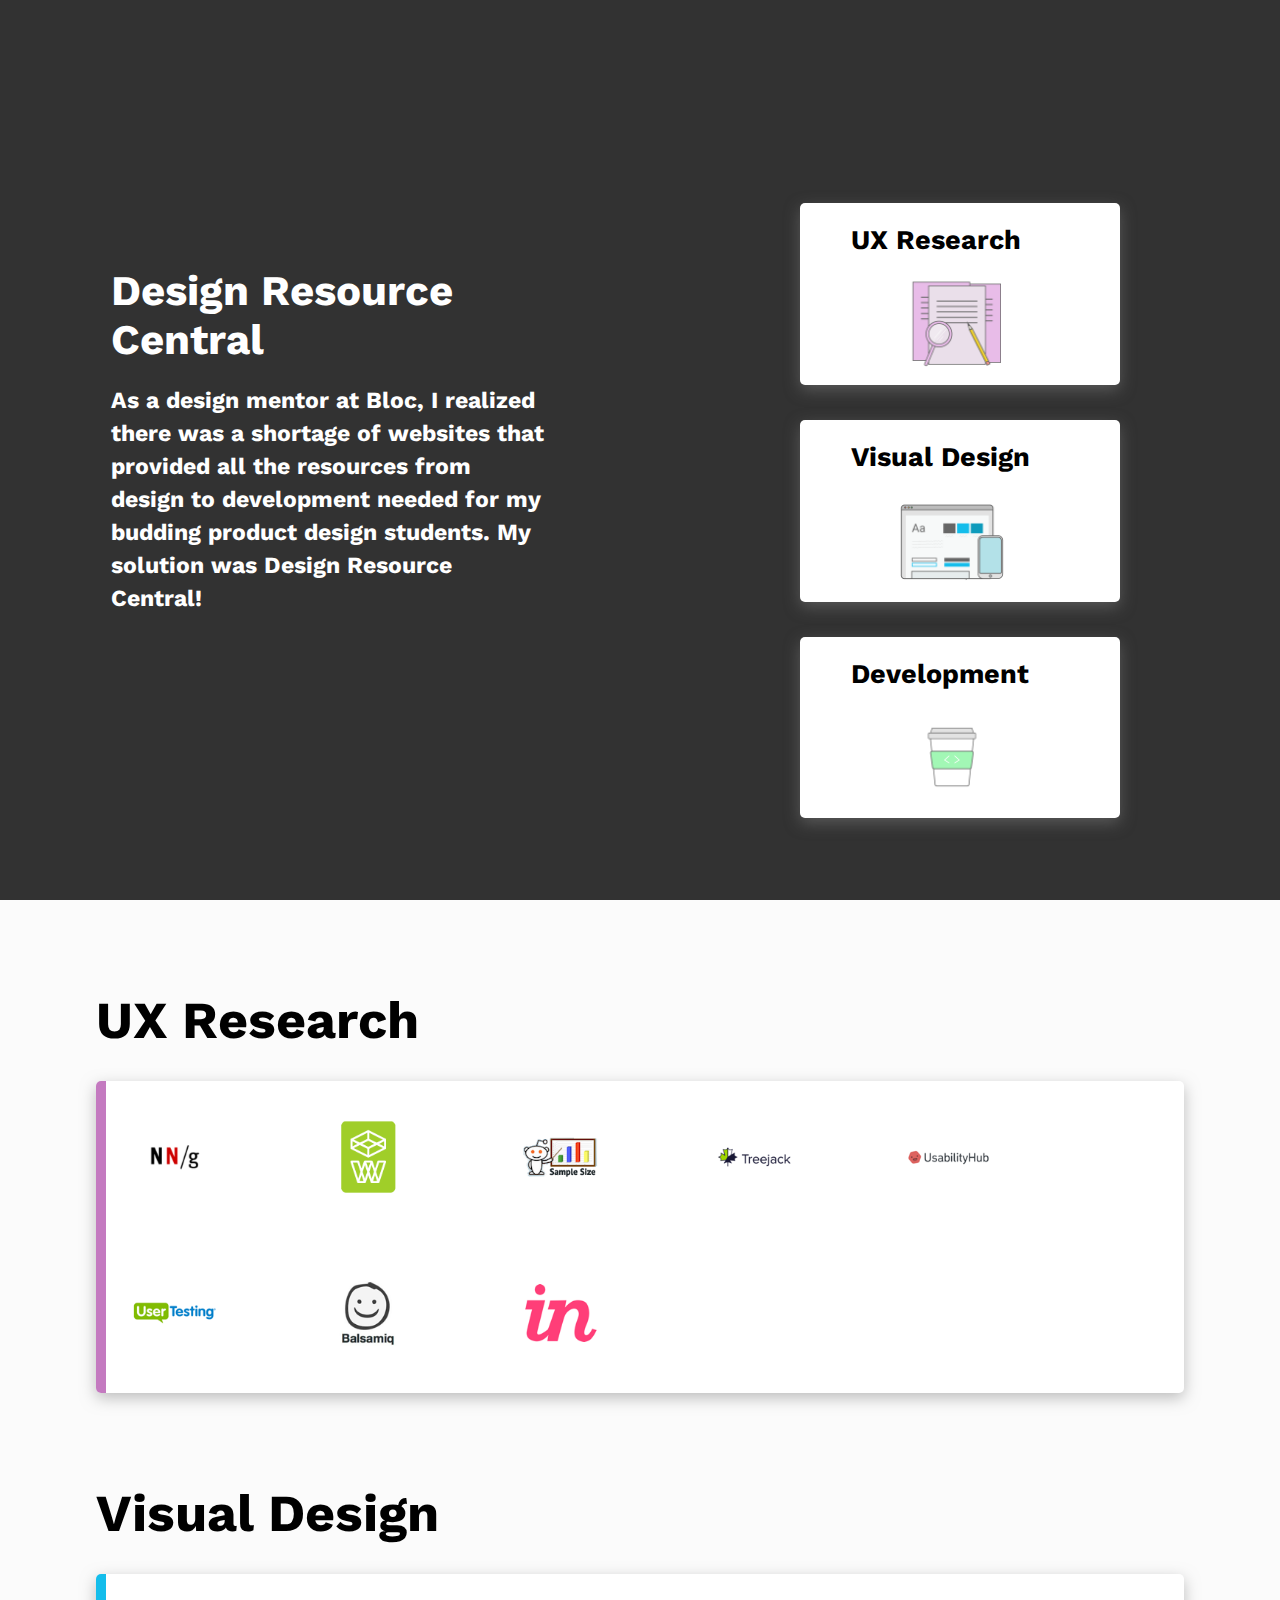
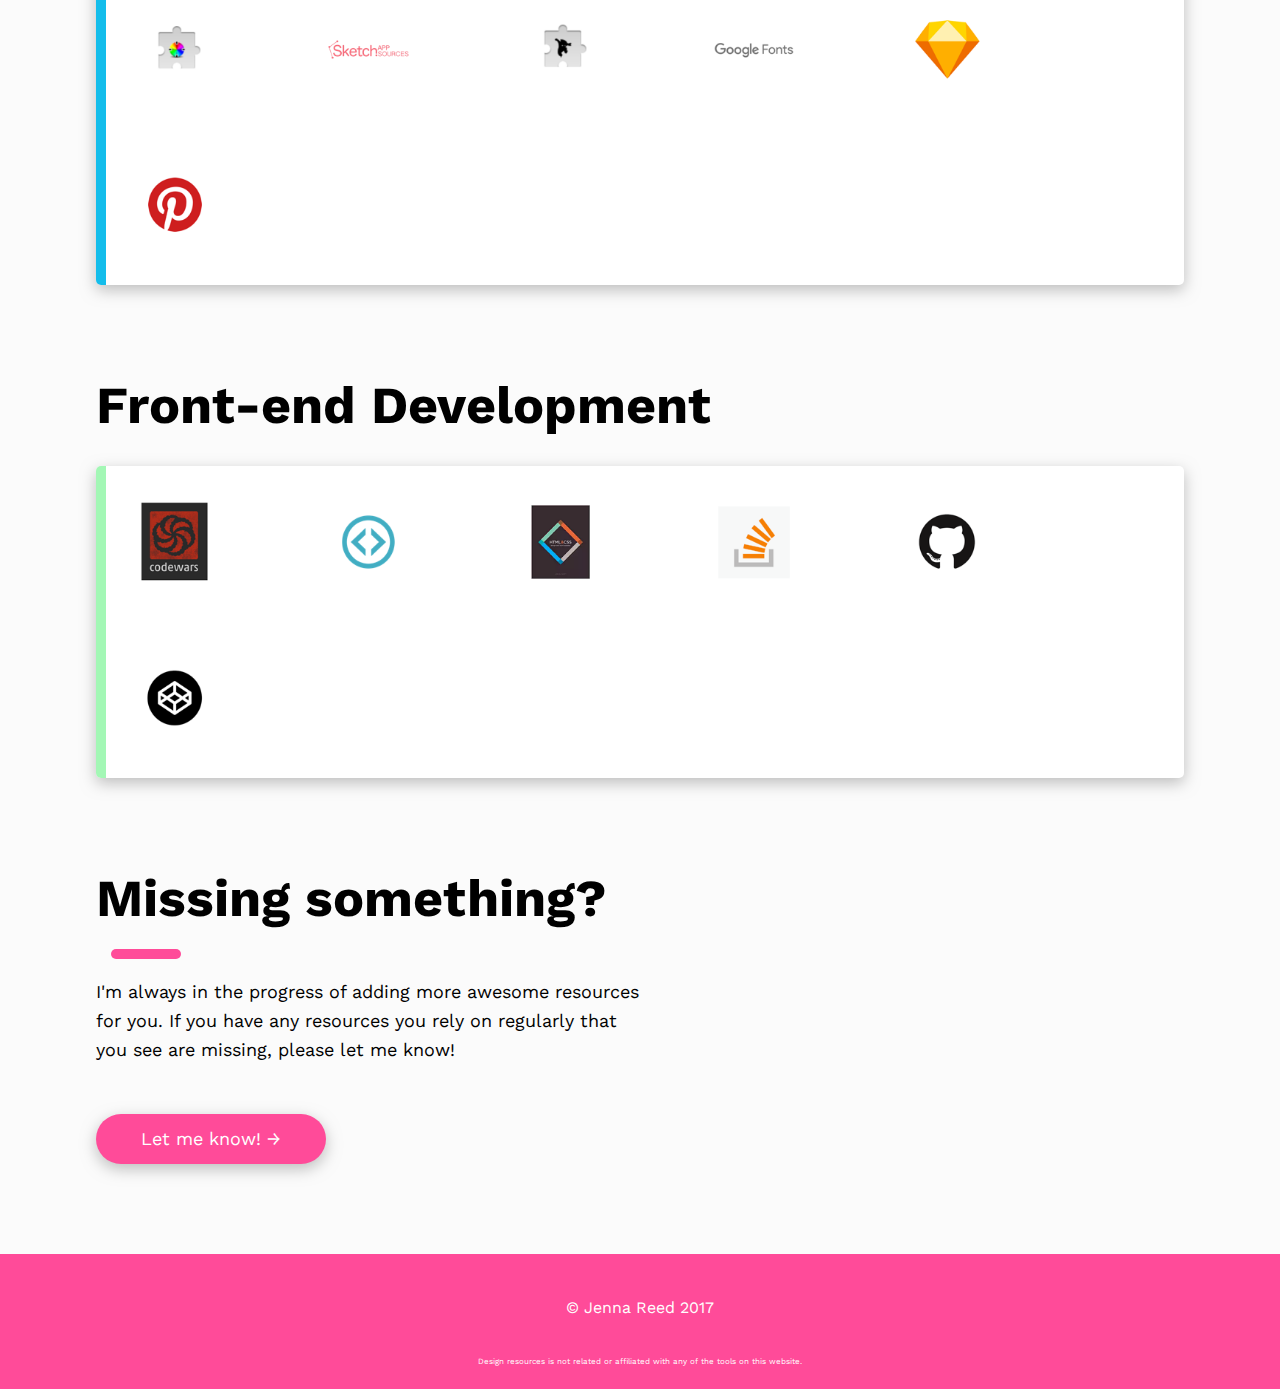
==== commit 18d9c51d: "update" ====
--- a/index.html
+++ b/index.html
@@ -2,22 +2,23 @@
 <!DOCTYPE html>
 <html lang="en-us">
     <head>
-        <link rel="apple-touch-icon" sizes="57x57" href="img/apple-icon-57x57.png">
+<link rel="apple-touch-icon" sizes="57x57" href="img/apple-icon-57x57.png">
 <link rel="apple-touch-icon" sizes="60x60" href="img/apple-icon-60x60.png">
-<link rel="apple-touch-icon" sizes="72x72" href="img/apple-icon-72x72.png">
+<link rel="apple-touch-icon" sizes="72x72" href="/imgapple-icon-72x72.png">
 <link rel="apple-touch-icon" sizes="76x76" href="img/apple-icon-76x76.png">
 <link rel="apple-touch-icon" sizes="114x114" href="img/apple-icon-114x114.png">
 <link rel="apple-touch-icon" sizes="120x120" href="img/apple-icon-120x120.png">
 <link rel="apple-touch-icon" sizes="144x144" href="img/apple-icon-144x144.png">
 <link rel="apple-touch-icon" sizes="152x152" href="img/apple-icon-152x152.png">
 <link rel="apple-touch-icon" sizes="180x180" href="img/apple-icon-180x180.png">
-<link rel="icon" type="image/png" sizes="192x192"  href="/android-icon-192x192.png">
+<link rel="icon" type="image/png" sizes="192x192"  href="img/android-icon-192x192.png">
 <link rel="icon" type="image/png" sizes="32x32" href="img/favicon-32x32.png">
 <link rel="icon" type="image/png" sizes="96x96" href="img/favicon-96x96.png">
 <link rel="icon" type="image/png" sizes="16x16" href="img/favicon-16x16.png">
-<link rel="manifest" href="/manifest.json">
+<link rel="manifest" href="img/manifest.json">
 <meta name="msapplication-TileColor" content="#ffffff">
-<meta name="msapplication-TileImage" content="/ms-icon-144x144.png">
+<meta name="msapplication-TileImage" content="img/ms-icon-144x144.png">
+<meta name="theme-color" content="#ffffff">
 <meta name="theme-color" content="#ffffff">
         <meta charset="utf-8">
         <meta name="viewport" content="width=device-width, initial-scale=1.0, maximum-scale=1.0, user-scalable=0">
@@ -67,8 +68,10 @@
                        
                         <div class="hero-right-nav-textbox">
                         <a id="tools-design-click-trans" href="#tools-design-click">
-                                
-                                <h3>UX Research</h3>
+<h3>UX Research</h3>
+                        <img class="hero-emoji" src="img/uxresearch.png" alt="Design emoji">
+                                
+                                
                             </a>
                         </div>
                     </div>
@@ -78,6 +81,7 @@
                         <a id="tools-development-click-trans" href="#tools-development-click">
                                 
                                 <h3>Visual Design</h3>
+                                <img class="hero-emoji" src="img/visualdesign.png" alt="Design emoji">
                             </a>
                         </div>
                     </div>
@@ -87,6 +91,8 @@
                         <a id="tools-miscellaneous-click-trans" href="#tools-miscellaneous-click">
                                 
                                 <h3>Development</h3>
+                                <img class="hero-emoji" src="img/fedev.png" alt="Design emoji">
+
                             </a>
                         </div>
                     </div>
--- a/css/style.css
+++ b/css/style.css
@@ -46,10 +46,13 @@
 }
 
 h3 {
-    font-family: 'Work Sans', sans-serif;
-    font-size: 36px;
-    font-weight: 700;
-    color: #000000;
+   font-family: 'Work Sans', sans-serif;
+    font-size: 27px;
+    font-weight: 700;
+    color: #000000;
+    padding-left: 12%;
+    margin-bottom: 0%;
+    margin-left: 4%;
 }
 
 h4 {
--- a/css/homepage.css
+++ b/css/homepage.css
@@ -28,7 +28,6 @@
 .hero-left {
     width: 50vw;
     background-color: #323232;
-background-image: url("data:image/svg+xml,%3Csvg xmlns='http://www.w3.org/2000/svg' viewBox='0 0 80 40' width='80' height='40'%3E%3Cpath fill='%23403e3e' fill-opacity='0.4' d='M0 40a19.96 19.96 0 0 1 5.9-14.11 20.17 20.17 0 0 1 19.44-5.2A20 20 0 0 1 20.2 40H0zM65.32.75A20.02 20.02 0 0 1 40.8 25.26 20.02 20.02 0 0 1 65.32.76zM.07 0h20.1l-.08.07A20.02 20.02 0 0 1 .75 5.25 20.08 20.08 0 0 1 .07 0zm1.94 40h2.53l4.26-4.24v-9.78A17.96 17.96 0 0 0 2 40zm5.38 0h9.8a17.98 17.98 0 0 0 6.67-16.42L7.4 40zm3.43-15.42v9.17l11.62-11.59c-3.97-.5-8.08.3-11.62 2.42zm32.86-.78A18 18 0 0 0 63.85 3.63L43.68 23.8zm7.2-19.17v9.15L62.43 2.22c-3.96-.5-8.05.3-11.57 2.4zm-3.49 2.72c-4.1 4.1-5.81 9.69-5.13 15.03l6.61-6.6V6.02c-.51.41-1 .85-1.48 1.33zM17.18 0H7.42L3.64 3.78A18 18 0 0 0 17.18 0zM2.08 0c-.01.8.04 1.58.14 2.37L4.59 0H2.07z'%3E%3C/path%3E%3C/svg%3E");
     background-position: -25px;
     display: flex;
     flex-direction: column;
@@ -84,7 +83,7 @@
 .hero-right {
     width: 50vw;
     background-color: #323232;
-background-image: url("data:image/svg+xml,%3Csvg xmlns='http://www.w3.org/2000/svg' viewBox='0 0 80 40' width='80' height='40'%3E%3Cpath fill='%23403e3e' fill-opacity='0.4' d='M0 40a19.96 19.96 0 0 1 5.9-14.11 20.17 20.17 0 0 1 19.44-5.2A20 20 0 0 1 20.2 40H0zM65.32.75A20.02 20.02 0 0 1 40.8 25.26 20.02 20.02 0 0 1 65.32.76zM.07 0h20.1l-.08.07A20.02 20.02 0 0 1 .75 5.25 20.08 20.08 0 0 1 .07 0zm1.94 40h2.53l4.26-4.24v-9.78A17.96 17.96 0 0 0 2 40zm5.38 0h9.8a17.98 17.98 0 0 0 6.67-16.42L7.4 40zm3.43-15.42v9.17l11.62-11.59c-3.97-.5-8.08.3-11.62 2.42zm32.86-.78A18 18 0 0 0 63.85 3.63L43.68 23.8zm7.2-19.17v9.15L62.43 2.22c-3.96-.5-8.05.3-11.57 2.4zm-3.49 2.72c-4.1 4.1-5.81 9.69-5.13 15.03l6.61-6.6V6.02c-.51.41-1 .85-1.48 1.33zM17.18 0H7.42L3.64 3.78A18 18 0 0 0 17.18 0zM2.08 0c-.01.8.04 1.58.14 2.37L4.59 0H2.07z'%3E%3C/path%3E%3C/svg%3E");
+
     display: flex;
     align-items: center;
 }
@@ -93,7 +92,7 @@
     .hero-right {
         width: 100%;
         background-color: #323232;
-background-image: url("data:image/svg+xml,%3Csvg xmlns='http://www.w3.org/2000/svg' viewBox='0 0 80 40' width='80' height='40'%3E%3Cpath fill='%23403e3e' fill-opacity='0.4' d='M0 40a19.96 19.96 0 0 1 5.9-14.11 20.17 20.17 0 0 1 19.44-5.2A20 20 0 0 1 20.2 40H0zM65.32.75A20.02 20.02 0 0 1 40.8 25.26 20.02 20.02 0 0 1 65.32.76zM.07 0h20.1l-.08.07A20.02 20.02 0 0 1 .75 5.25 20.08 20.08 0 0 1 .07 0zm1.94 40h2.53l4.26-4.24v-9.78A17.96 17.96 0 0 0 2 40zm5.38 0h9.8a17.98 17.98 0 0 0 6.67-16.42L7.4 40zm3.43-15.42v9.17l11.62-11.59c-3.97-.5-8.08.3-11.62 2.42zm32.86-.78A18 18 0 0 0 63.85 3.63L43.68 23.8zm7.2-19.17v9.15L62.43 2.22c-3.96-.5-8.05.3-11.57 2.4zm-3.49 2.72c-4.1 4.1-5.81 9.69-5.13 15.03l6.61-6.6V6.02c-.51.41-1 .85-1.48 1.33zM17.18 0H7.42L3.64 3.78A18 18 0 0 0 17.18 0zM2.08 0c-.01.8.04 1.58.14 2.37L4.59 0H2.07z'%3E%3C/path%3E%3C/svg%3E");
+
         justify-content: flex-start;
         margin: auto;
     }
@@ -101,12 +100,13 @@
 
 .hero-right-content {
     width: 100%;
+    margin-top:16%;
 }
 
 .hero-right-nav {
     display: flex;
     justify-content: center;
-    margin: 50px 0px 50px 0px;
+    margin: 35px 0px 16px 0px;
     transition-property: all;
     transition-duration: 350ms;
     transition-timing-function: ease;
@@ -128,13 +128,13 @@
 }
 
 .hero-right-nav-textbox {
-    height: 85px;
-    width: 64%;
+    height: 169px;
+    width: 50%;
     line-height: 20px;
     background-color: #FFFFFF;
     box-shadow: 0 5px 15px 0 rgba(127,127,127,0.50);
     border-radius: 5px 5px 5px 5px;
-    padding: 0px 20px 0px 20px;
+    padding-bottom:2%;
 }
 
 
@@ -171,15 +171,12 @@
 }
 
 .hero-right-nav-textbox a {
-    display: flex;
+    display: block;
     align-items: center;
 }
 
 .hero-right-nav-textbox a img {
-    height: 36px;
-    width: 36px;
-    padding-bottom: 6px;
-    padding-right: 6px;
+       padding-bottom: 10%;
 }
 
 @media only screen and (max-width: 700px) {
@@ -347,6 +344,17 @@
     }
 }
 
+img.hero-emoji {
+        /* height: 20px; */
+    width: 61%;
+    /* display: block; */
+    /* padding-bottom: 10px; */
+    padding-top: 0;
+    margin: 0 auto;
+    padding-left: 17%;
+    /* padding-bottom: 13%; */
+}
+
 .custom-images {
     display: flex;
     margin: auto;
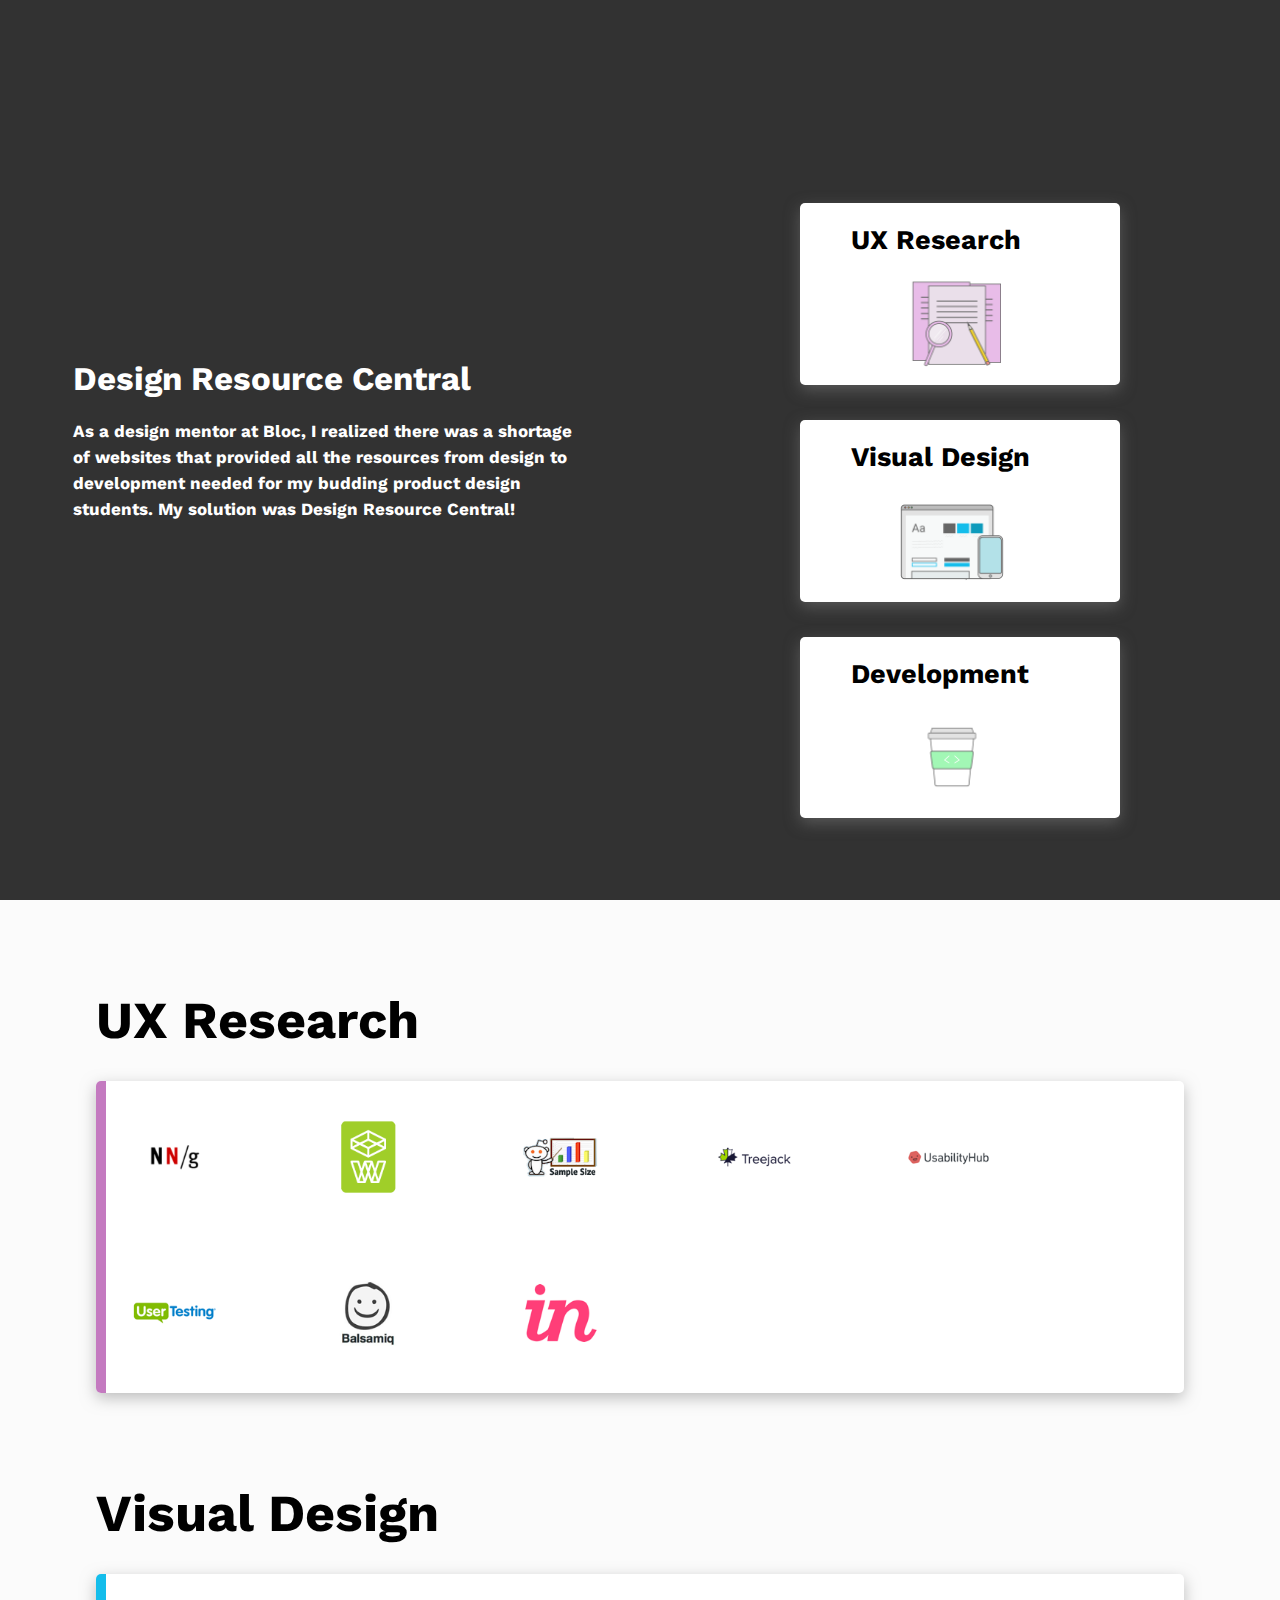
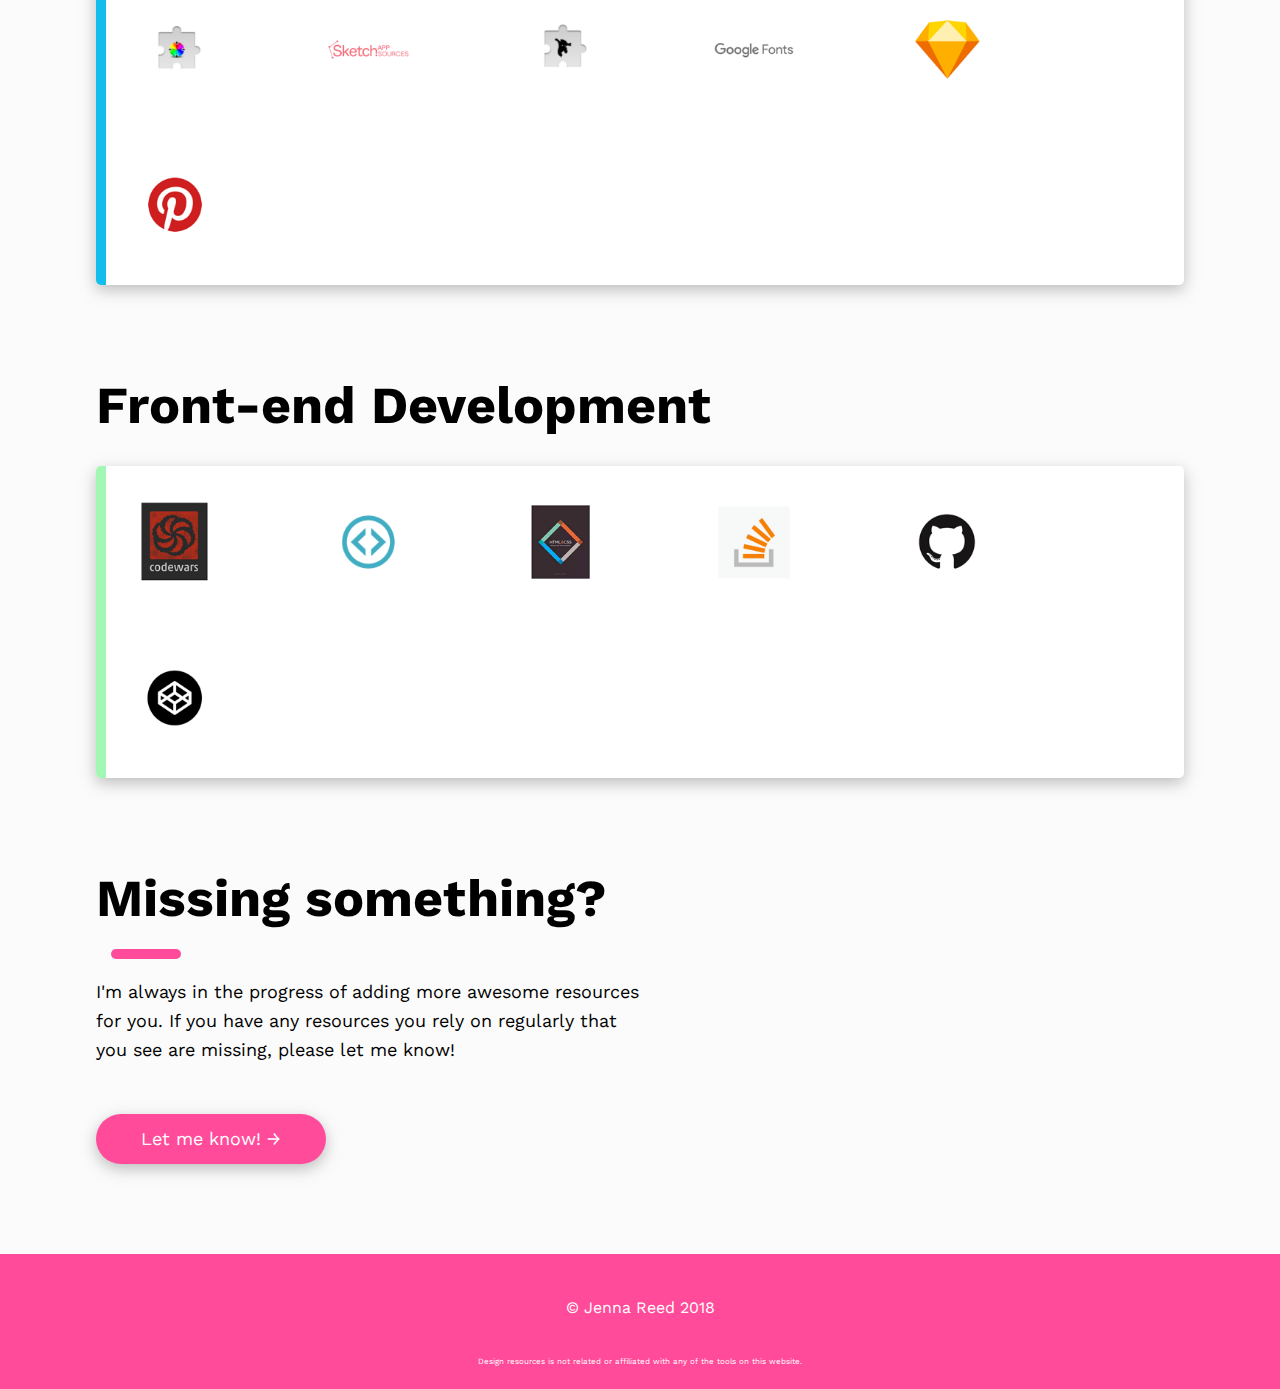
==== commit 8b368221: "index" ====
--- a/index.html
+++ b/index.html
@@ -201,7 +201,7 @@
           
             <div class="footer_links">
             
-                <br><a href="https://www.imjennareed.com" target="_blank" id="footer_link">© Jenna Reed 2017</a></br>
+                <br><a href="https://www.imjennareed.com" target="_blank" id="footer_link">© Jenna Reed 2018</a></br>
             <p id="related">Design resources is not related or affiliated with any of the tools on this website.</p></div>
         </footer>
     </div>
--- a/css/style.css
+++ b/css/style.css
@@ -13,8 +13,8 @@
 
 
 .tophero {
-     font-family: 'Work Sans', sans-serif;
-    font-size: 42px;
+    font-family: 'Work Sans', sans-serif;
+    font-size: 33px;
     font-weight: 700;
     color: #fff;
     margin: 20px 0px 20px 0px;
@@ -22,13 +22,13 @@
 }
 
 .topherop {
-     font-family: 'Work Sans', sans-serif;
-    font-size: 23px;
+    font-family: 'Work Sans', sans-serif;
+    font-size: 17px;
     font-weight: 700;
     color: #fff;
     margin: 20px 0px 20px 0px;
-    margin-left:15px;
-    line-height:33px;
+    margin-left: 15px;
+    line-height: 26px;
 
 }
 
--- a/css/homepage.css
+++ b/css/homepage.css
@@ -46,7 +46,7 @@
 }
 
 .hero-left-content {
-    width: 70%;
+       width: 82%;
 }
 
 @media only screen and (max-width: 1000px) {
@@ -97,6 +97,7 @@
         margin: auto;
     }
 }
+
 
 .hero-right-content {
     width: 100%;
